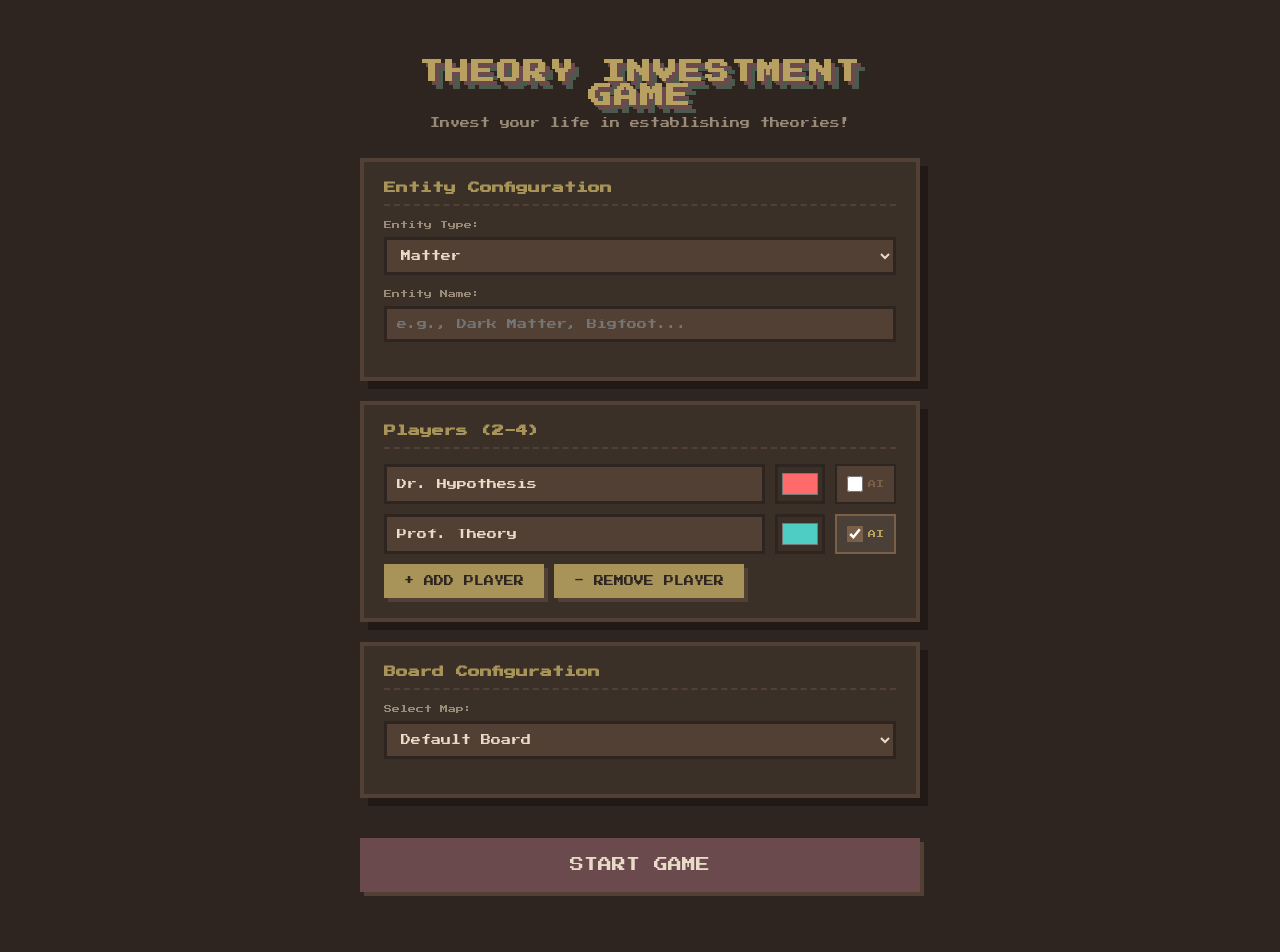
==== theory-investment-game/index.html @ 7eb50ede "Add LLM-generated entity suggestions in game setup When an API key is configured, the setup screen n" ====
<!DOCTYPE html>
<html lang="en">
<head>
    <meta charset="UTF-8">
    <meta name="viewport" content="width=device-width, initial-scale=1.0">
    <title>Theory Investment Game</title>
    <link rel="stylesheet" href="styles.css">
</head>
<body>
    <div id="game-container">
        <!-- Setup Screen -->
        <div id="setup-screen" class="screen">
            <h1 class="pixel-title">THEORY INVESTMENT GAME</h1>
            <p class="subtitle">Invest your life in establishing theories!</p>

            <div class="setup-section">
                <h2>Entity Configuration</h2>
                <div class="input-group">
                    <label for="entity-type">Entity Type:</label>
                    <select id="entity-type">
                        <option value="matter">Matter</option>
                        <option value="creature">Creature</option>
                        <option value="phenomenon">Social Phenomenon</option>
                        <option value="place">Place</option>
                        <option value="mechanism">Mechanism</option>
                    </select>
                </div>
                <div class="input-group">
                    <label for="entity-name">Entity Name:</label>
                    <input type="text" id="entity-name" placeholder="e.g., Dark Matter, Bigfoot...">
                </div>
                <div id="entity-suggestions-container" class="entity-suggestions-container" style="display: none;">
                    <button id="generate-entities-btn" class="pixel-btn suggest-btn">🎲 Suggest Entities</button>
                    <div id="entity-suggestions" class="entity-suggestions"></div>
                </div>
            </div>

            <div class="setup-section">
                <h2>Players (2-4)</h2>
                <div id="player-inputs">
                    <div class="player-input">
                        <input type="text" class="player-name" placeholder="Player 1 Name" value="Dr. Hypothesis">
                        <input type="color" class="player-color" value="#ff6b6b">
                        <label class="ai-toggle"><input type="checkbox" class="player-ai"> AI</label>
                    </div>
                    <div class="player-input">
                        <input type="text" class="player-name" placeholder="Player 2 Name" value="Prof. Theory">
                        <input type="color" class="player-color" value="#4ecdc4">
                        <label class="ai-toggle"><input type="checkbox" class="player-ai" checked> AI</label>
                    </div>
                </div>
                <div class="button-group">
                    <button id="add-player-btn" class="pixel-btn">+ Add Player</button>
                    <button id="remove-player-btn" class="pixel-btn">- Remove Player</button>
                </div>
            </div>

            <div class="setup-section">
                <h2>Board Configuration</h2>
                <div class="input-group">
                    <label for="map-select">Select Map:</label>
                    <select id="map-select">
                        <option value="default">Default Board</option>
                        <option value="custom">Load Custom Map</option>
                    </select>
                </div>
                <div id="custom-map-input" style="display: none;">
                    <textarea id="map-text" placeholder="Paste map configuration here..."></textarea>
                </div>
            </div>

            <button id="start-game-btn" class="pixel-btn large">START GAME</button>
        </div>

        <!-- Game Screen -->
        <div id="game-screen" class="screen" style="display: none;">
            <div id="game-header">
                <div id="entity-display">
                    <span id="entity-info"></span>
                </div>
                <div id="llm-status" class="llm-indicator">
                    <span class="llm-icon">🤖</span>
                    <span class="llm-text">Checking AI...</span>
                </div>
                <div id="turn-display">
                    <span id="current-turn"></span>
                </div>
            </div>

            <div id="main-game-area">
                <div id="board-container">
                    <canvas id="game-board"></canvas>
                </div>

                <div id="side-panel">
                    <div id="players-panel">
                        <h3>Scientists</h3>
                        <div id="player-stats"></div>
                    </div>

                    <div id="underdeterminism-panel">
                        <h3>Scientific Underdeterminism</h3>
                        <div id="underdeterminism-info">
                            <span class="npc-icon">🎲</span>
                            <span id="npc-position">Position: Start</span>
                        </div>
                    </div>

                    <div id="theories-panel">
                        <h3>Established Theories</h3>
                        <div id="theories-list"></div>
                    </div>
                </div>
            </div>

            <div id="action-panel">
                <div id="game-log"></div>
                <div id="action-buttons">
                    <button id="roll-dice-btn" class="pixel-btn">Roll Dice</button>
                </div>
            </div>
        </div>

        <!-- Modal for actions -->
        <div id="modal" class="modal" style="display: none;">
            <div class="modal-content">
                <h2 id="modal-title"></h2>
                <div id="modal-body"></div>
                <div id="modal-buttons"></div>
            </div>
        </div>

        <!-- Game Over Screen -->
        <div id="gameover-screen" class="screen" style="display: none;">
            <h1 class="pixel-title">GAME OVER</h1>
            <div id="winner-display"></div>
            <div id="final-stats"></div>
            <button id="play-again-btn" class="pixel-btn large">PLAY AGAIN</button>
        </div>

        <!-- Board Tooltip -->
        <div id="board-tooltip" class="board-tooltip"></div>
    </div>

    <script src="game.js"></script>
</body>
</html>
---- theory-investment-game/styles.css ----
/* Pixel Art Font */
@import url('https://fonts.googleapis.com/css2?family=Press+Start+2P&display=swap');

* {
    margin: 0;
    padding: 0;
    box-sizing: border-box;
}

body {
    font-family: 'Press Start 2P', cursive;
    background-color: #2e2420;
    color: #e8dcc8;
    min-height: 100vh;
    image-rendering: pixelated;
    image-rendering: crisp-edges;
}

#game-container {
    max-width: 1400px;
    margin: 0 auto;
    padding: 20px;
}

/* Screen Styles */
.screen {
    animation: fadeIn 0.3s ease-in;
}

@keyframes fadeIn {
    from { opacity: 0; }
    to { opacity: 1; }
}

/* Pixel Title */
.pixel-title {
    font-size: 24px;
    text-align: center;
    color: #b8a060;
    text-shadow: 4px 4px 0 #6b4a4e, 8px 8px 0 #4a5a4d;
    margin-bottom: 10px;
    letter-spacing: 2px;
}

.subtitle {
    text-align: center;
    font-size: 10px;
    color: #9a8a78;
    margin-bottom: 30px;
}

/* Setup Screen */
#setup-screen {
    max-width: 600px;
    margin: 0 auto;
    padding: 40px 20px;
}

.setup-section {
    background: #3a3028;
    border: 4px solid #524035;
    padding: 20px;
    margin-bottom: 20px;
    box-shadow: 8px 8px 0 rgba(0,0,0,0.3);
}

.setup-section h2 {
    font-size: 12px;
    color: #a89458;
    margin-bottom: 15px;
    border-bottom: 2px dashed #524035;
    padding-bottom: 10px;
}

.input-group {
    margin-bottom: 15px;
}

.input-group label {
    display: block;
    font-size: 8px;
    margin-bottom: 8px;
    color: #9a8a78;
}

input[type="text"], select, textarea {
    font-family: 'Press Start 2P', cursive;
    font-size: 10px;
    padding: 10px;
    width: 100%;
    background: #524035;
    border: 3px solid #2e2420;
    color: #e8dcc8;
    outline: none;
}

input[type="text"]:focus, select:focus, textarea:focus {
    border-color: #a89458;
}

textarea {
    height: 150px;
    resize: vertical;
}

.player-input {
    display: flex;
    gap: 10px;
    margin-bottom: 10px;
}

.player-input input[type="text"] {
    flex: 1;
}

.player-input input[type="color"] {
    width: 50px;
    height: 40px;
    border: 3px solid #2e2420;
    cursor: pointer;
    background: none;
    padding: 2px;
}

.ai-toggle {
    display: flex;
    align-items: center;
    gap: 5px;
    font-size: 8px;
    color: #7a6048;
    cursor: pointer;
    padding: 0 10px;
    background: #524035;
    border: 2px solid #2e2420;
    white-space: nowrap;
}

.ai-toggle input[type="checkbox"] {
    width: 16px;
    height: 16px;
    cursor: pointer;
    accent-color: #7a6048;
}

.ai-toggle:has(input:checked) {
    background: #4a4038;
    border-color: #7a6048;
    color: #b8a060;
}

.player-stat .ai-badge {
    font-size: 6px;
    background: #7a6048;
    color: #e8dcc8;
    padding: 2px 4px;
    margin-left: 5px;
    vertical-align: middle;
}

.button-group {
    display: flex;
    gap: 10px;
    margin-top: 10px;
}

/* Pixel Buttons */
.pixel-btn {
    font-family: 'Press Start 2P', cursive;
    font-size: 10px;
    padding: 12px 20px;
    background: #a89458;
    color: #2e2420;
    border: none;
    cursor: pointer;
    box-shadow: 4px 4px 0 #524035;
    transition: all 0.1s;
    text-transform: uppercase;
}

.pixel-btn:hover {
    background: #b8a060;
    transform: translate(2px, 2px);
    box-shadow: 2px 2px 0 #524035;
}

.pixel-btn:active {
    transform: translate(4px, 4px);
    box-shadow: none;
}

.pixel-btn.large {
    font-size: 14px;
    padding: 20px 40px;
    width: 100%;
    margin-top: 20px;
    background: #6b4a4e;
    color: #e8dcc8;
}

.pixel-btn.large:hover {
    background: #b8a060;
    color: #2e2420;
}

.pixel-btn:disabled {
    background: #666;
    cursor: not-allowed;
    transform: none;
    box-shadow: 4px 4px 0 #333;
}

/* Game Screen */
#game-screen {
    display: flex;
    flex-direction: column;
    height: calc(100vh - 40px);
}

#game-header {
    display: flex;
    justify-content: space-between;
    align-items: center;
    padding: 15px 20px;
    background: #3a3028;
    border: 4px solid #524035;
    margin-bottom: 15px;
}

#entity-display {
    font-size: 10px;
    color: #b8a060;
}

#turn-display {
    font-size: 10px;
    color: #a89458;
}

/* LLM Status Indicator */
.llm-indicator {
    display: flex;
    align-items: center;
    gap: 6px;
    font-size: 8px;
    padding: 4px 10px;
    border-radius: 2px;
    background: #524035;
    border: 2px solid #3a3028;
}

.llm-indicator .llm-icon {
    font-size: 12px;
}

.llm-indicator .llm-text {
    color: #9a8a78;
}

.llm-indicator.active {
    background: #4a5a4d;
    border-color: #5a6b5a;
}

.llm-indicator.active .llm-text {
    color: #a8c8a8;
}

.llm-indicator.inactive {
    background: #524035;
    border-color: #3a3028;
}

.llm-indicator.inactive .llm-text {
    color: #7a6a5a;
}

/* Main Game Area */
#main-game-area {
    display: flex;
    gap: 15px;
    flex: 1;
    min-height: 0;
}

#board-container {
    flex: 1;
    background: #3a3028;
    border: 4px solid #524035;
    display: flex;
    align-items: center;
    justify-content: center;
    overflow: hidden;
}

#game-board {
    width: 100%;
    height: 100%;
}

#side-panel {
    width: 300px;
    display: flex;
    flex-direction: column;
    gap: 15px;
}

#players-panel, #underdeterminism-panel, #theories-panel {
    background: #3a3028;
    border: 4px solid #524035;
    padding: 15px;
}

#players-panel h3, #underdeterminism-panel h3, #theories-panel h3 {
    font-size: 10px;
    color: #a89458;
    margin-bottom: 15px;
    border-bottom: 2px dashed #524035;
    padding-bottom: 8px;
}

.player-stat {
    background: #524035;
    padding: 10px;
    margin-bottom: 8px;
    border-left: 4px solid;
    font-size: 8px;
}

.player-stat .name {
    font-size: 10px;
    margin-bottom: 5px;
}

.player-stat .stats {
    display: grid;
    grid-template-columns: 1fr 1fr;
    gap: 5px;
    color: #9a8a78;
}

.player-stat .stat-value {
    color: #b8a060;
}

.player-stat.dead {
    opacity: 0.5;
    border-left-color: #666 !important;
}

.player-stat.dead .name::after {
    content: " (DECEASED)";
    color: #6b4a4e;
}

#underdeterminism-panel {
    background: linear-gradient(135deg, #3a3028 0%, #2e2420 100%);
}

.npc-icon {
    font-size: 24px;
    display: block;
    text-align: center;
    margin-bottom: 10px;
    animation: float 2s ease-in-out infinite;
}

@keyframes float {
    0%, 100% { transform: translateY(0); }
    50% { transform: translateY(-5px); }
}

#npc-position {
    font-size: 8px;
    color: #9a8a78;
    display: block;
    text-align: center;
}

#theories-panel {
    flex: 1;
    overflow-y: auto;
}

#theories-list {
    font-size: 8px;
}

.theory-item {
    background: #524035;
    padding: 10px;
    margin-bottom: 8px;
    border-left: 4px solid #b8a060;
}

.theory-item .theory-name {
    color: #b8a060;
    margin-bottom: 5px;
}

.theory-item .theory-author {
    color: #a89458;
    font-size: 7px;
}

.theory-item .theory-significance {
    color: #6b4a4e;
    margin-top: 5px;
}

#action-panel {
    display: flex;
    gap: 15px;
    margin-top: 15px;
}

#game-log {
    flex: 1;
    background: #3a3028;
    border: 4px solid #524035;
    padding: 15px;
    height: 120px;
    overflow-y: auto;
    font-size: 8px;
    line-height: 1.8;
}

#game-log .log-entry {
    margin-bottom: 5px;
    padding: 3px 0;
    border-bottom: 1px dotted #524035;
}

#game-log .log-entry.important {
    color: #b8a060;
}

#game-log .log-entry.theory {
    color: #6b4a4e;
}

#action-buttons {
    display: flex;
    flex-direction: column;
    gap: 10px;
    justify-content: center;
}

/* Modal */
.modal {
    position: fixed;
    top: 0;
    left: 0;
    width: 100%;
    height: 100%;
    background: rgba(0,0,0,0.8);
    display: flex;
    align-items: center;
    justify-content: center;
    z-index: 1000;
}

.modal-content {
    background: #3a3028;
    border: 4px solid #a89458;
    padding: 30px;
    max-width: 500px;
    width: 90%;
    box-shadow: 8px 8px 0 rgba(0,0,0,0.5);
    animation: modalPop 0.2s ease-out;
}

@keyframes modalPop {
    from { transform: scale(0.8); opacity: 0; }
    to { transform: scale(1); opacity: 1; }
}

#modal-title {
    font-size: 14px;
    color: #b8a060;
    margin-bottom: 20px;
    text-align: center;
}

#modal-body {
    font-size: 10px;
    margin-bottom: 20px;
    line-height: 1.8;
}

#modal-body input, #modal-body select {
    margin: 10px 0;
}

#modal-body .info-text {
    color: #9a8a78;
    font-size: 8px;
    margin-top: 10px;
}

#modal-buttons {
    display: flex;
    gap: 10px;
    justify-content: center;
    flex-wrap: wrap;
}

/* Hypothesis Suggestions */
.suggestions-container {
    margin: 15px 0;
}

.suggestions-container label {
    display: block;
    color: #9a8a78;
    font-size: 9px;
    margin-bottom: 8px;
}

.hypothesis-suggestions {
    display: flex;
    flex-direction: column;
    gap: 8px;
    max-height: 200px;
    overflow-y: auto;
}

.suggestion-loading {
    color: #7a8a7a;
    font-size: 9px;
    text-align: center;
    padding: 15px;
    animation: pulse 1.5s ease-in-out infinite;
}

@keyframes pulse {
    0%, 100% { opacity: 0.5; }
    50% { opacity: 1; }
}

.suggestion-btn {
    background: #3a4a3a;
    border: 1px solid #4a5a4a;
    color: #a8b8a0;
    padding: 10px 12px;
    font-family: 'Press Start 2P', monospace;
    font-size: 7px;
    text-align: left;
    cursor: pointer;
    transition: all 0.2s ease;
    line-height: 1.4;
}

.suggestion-btn:hover {
    background: #4a5a4a;
    border-color: #6a7b6a;
    color: #c8d8c0;
}

.suggestion-btn.selected {
    background: #5a6b5a;
    border-color: #7a8b7a;
    color: #d8e8d0;
    box-shadow: 0 0 8px rgba(120, 160, 120, 0.3);
}

/* Entity Suggestions (Setup Screen) */
.entity-suggestions-container {
    margin-top: 15px;
}

.suggest-btn {
    font-size: 8px;
    padding: 8px 12px;
    margin-bottom: 10px;
}

.entity-suggestions {
    display: flex;
    flex-wrap: wrap;
    gap: 8px;
}

.entity-suggestion-btn {
    background: #3a4a3a;
    border: 1px solid #4a5a4a;
    color: #a8b8a0;
    padding: 8px 12px;
    font-family: 'Press Start 2P', monospace;
    font-size: 8px;
    cursor: pointer;
    transition: all 0.2s ease;
}

.entity-suggestion-btn:hover {
    background: #4a5a4a;
    border-color: #6a7b6a;
    color: #c8d8c0;
}

.entity-suggestion-btn.selected {
    background: #5a6b5a;
    border-color: #7a8b7a;
    color: #d8e8d0;
    box-shadow: 0 0 8px rgba(120, 160, 120, 0.3);
}

.suggestion-error {
    color: #a86060;
    font-size: 8px;
    padding: 10px;
}

/* Dice Animation */
.dice-container {
    text-align: center;
    margin: 20px 0;
}

.dice {
    font-size: 48px;
    display: inline-block;
    animation: diceRoll 0.5s ease-out;
    transition: transform 0.08s ease-out;
}

@keyframes diceRoll {
    0% { transform: rotate(0deg) scale(0.5); }
    50% { transform: rotate(180deg) scale(1.2); }
    100% { transform: rotate(360deg) scale(1); }
}

.dice-result {
    font-size: 14px;
    color: #b8a060;
    margin-top: 10px;
    transition: opacity 0.3s ease-in;
}

/* Movement trail effect */
@keyframes tokenMove {
    0% { transform: scale(1); }
    50% { transform: scale(1.2); }
    100% { transform: scale(1); }
}

/* Glow effect for active token */
.token-glow {
    filter: drop-shadow(0 0 8px currentColor);
}

/* NPC mystical effect */
@keyframes mysticalPulse {
    0%, 100% { filter: drop-shadow(0 0 5px #7a6048); }
    50% { filter: drop-shadow(0 0 15px #7a6048); }
}

/* Student Types */
.student-option {
    background: #524035;
    padding: 15px;
    margin: 10px 0;
    cursor: pointer;
    border: 3px solid transparent;
    transition: all 0.2s;
}

.student-option:hover {
    border-color: #a89458;
}

.student-option.selected {
    border-color: #b8a060;
    background: #6b4423;
}

.student-option .student-type {
    color: #a89458;
    margin-bottom: 5px;
}

.student-option .student-info {
    color: #9a8a78;
    font-size: 8px;
}

/* Investment Display */
.investment-display {
    background: #524035;
    padding: 15px;
    margin: 10px 0;
}

.investment-display .investor {
    display: flex;
    justify-content: space-between;
    padding: 5px 0;
    border-bottom: 1px dotted #2e2420;
}

.investment-display .investor:last-child {
    border-bottom: none;
}

/* Game Over Screen */
#gameover-screen {
    text-align: center;
    padding: 50px 20px;
}

#winner-display {
    margin: 40px 0;
    padding: 30px;
    background: #3a3028;
    border: 4px solid #b8a060;
}

#winner-display h2 {
    font-size: 18px;
    color: #b8a060;
    margin-bottom: 15px;
}

#winner-display .winner-name {
    font-size: 24px;
    color: #a89458;
    animation: pulse 1s infinite;
}

@keyframes pulse {
    0%, 100% { transform: scale(1); }
    50% { transform: scale(1.05); }
}

#final-stats {
    display: flex;
    flex-wrap: wrap;
    justify-content: center;
    gap: 20px;
    margin: 30px 0;
}

.final-player-stat {
    background: #3a3028;
    border: 4px solid #524035;
    padding: 20px;
    min-width: 200px;
}

.final-player-stat h3 {
    font-size: 12px;
    margin-bottom: 15px;
    color: #a89458;
}

.final-player-stat .stat-row {
    display: flex;
    justify-content: space-between;
    padding: 5px 0;
    font-size: 8px;
}

.final-player-stat .stat-row .value {
    color: #b8a060;
}

/* Board Tooltip */
.board-tooltip {
    position: fixed;
    background: #3a3028;
    border: 3px solid #a89458;
    padding: 12px;
    font-size: 8px;
    z-index: 1000;
    max-width: 280px;
    pointer-events: none;
    display: none;
    box-shadow: 4px 4px 0 rgba(0,0,0,0.5);
    line-height: 1.6;
}

.board-tooltip.visible {
    display: block;
}

.board-tooltip .tooltip-title {
    font-size: 10px;
    color: #b8a060;
    margin-bottom: 8px;
    padding-bottom: 6px;
    border-bottom: 2px dashed #524035;
}

.board-tooltip .tooltip-type {
    color: #a89458;
    margin-bottom: 6px;
}

.board-tooltip .tooltip-desc {
    color: #9a8a78;
    margin-bottom: 8px;
}

.board-tooltip .tooltip-hypothesis {
    background: #524035;
    padding: 8px;
    margin: 8px 0;
    border-left: 3px solid #b8a060;
}

.board-tooltip .tooltip-hypothesis.proven {
    border-left-color: #a89458;
}

.board-tooltip .tooltip-hypothesis-text {
    color: #e8dcc8;
    margin-bottom: 6px;
    font-style: italic;
}

.board-tooltip .tooltip-investments {
    margin-top: 8px;
}

.board-tooltip .tooltip-investor {
    display: flex;
    justify-content: space-between;
    padding: 3px 0;
    color: #9a8a78;
}

.board-tooltip .tooltip-investor span:last-child {
    color: #b8a060;
}

.board-tooltip .tooltip-status {
    margin-top: 6px;
    padding-top: 6px;
    border-top: 1px dotted #524035;
}

.board-tooltip .tooltip-status.empty {
    color: #666;
}

.board-tooltip .tooltip-status.active {
    color: #b8a060;
}

.board-tooltip .tooltip-status.proven {
    color: #a89458;
}

.board-tooltip .tooltip-contributions {
    margin-bottom: 8px;
}

.board-tooltip .tooltip-contribution {
    margin-bottom: 6px;
    padding-bottom: 6px;
    border-bottom: 1px dotted #2e2420;
}

.board-tooltip .tooltip-contribution:last-child {
    margin-bottom: 0;
    padding-bottom: 0;
    border-bottom: none;
}

.board-tooltip .tooltip-contribution-author {
    color: #a89458;
    font-size: 7px;
    margin-bottom: 2px;
}

.board-tooltip .tooltip-contribution-text {
    color: #e8dcc8;
    font-style: italic;
}

/* Scrollbar styling */
::-webkit-scrollbar {
    width: 8px;
}

::-webkit-scrollbar-track {
    background: #524035;
}

::-webkit-scrollbar-thumb {
    background: #a89458;
}

::-webkit-scrollbar-thumb:hover {
    background: #b8a060;
}

/* Responsive */
@media (max-width: 1000px) {
    #main-game-area {
        flex-direction: column;
    }

    #side-panel {
        width: 100%;
        flex-direction: row;
        flex-wrap: wrap;
    }

    #players-panel, #underdeterminism-panel, #theories-panel {
        flex: 1;
        min-width: 200px;
    }
}

@media (max-width: 600px) {
    .pixel-title {
        font-size: 16px;
    }

    #side-panel {
        flex-direction: column;
    }
}
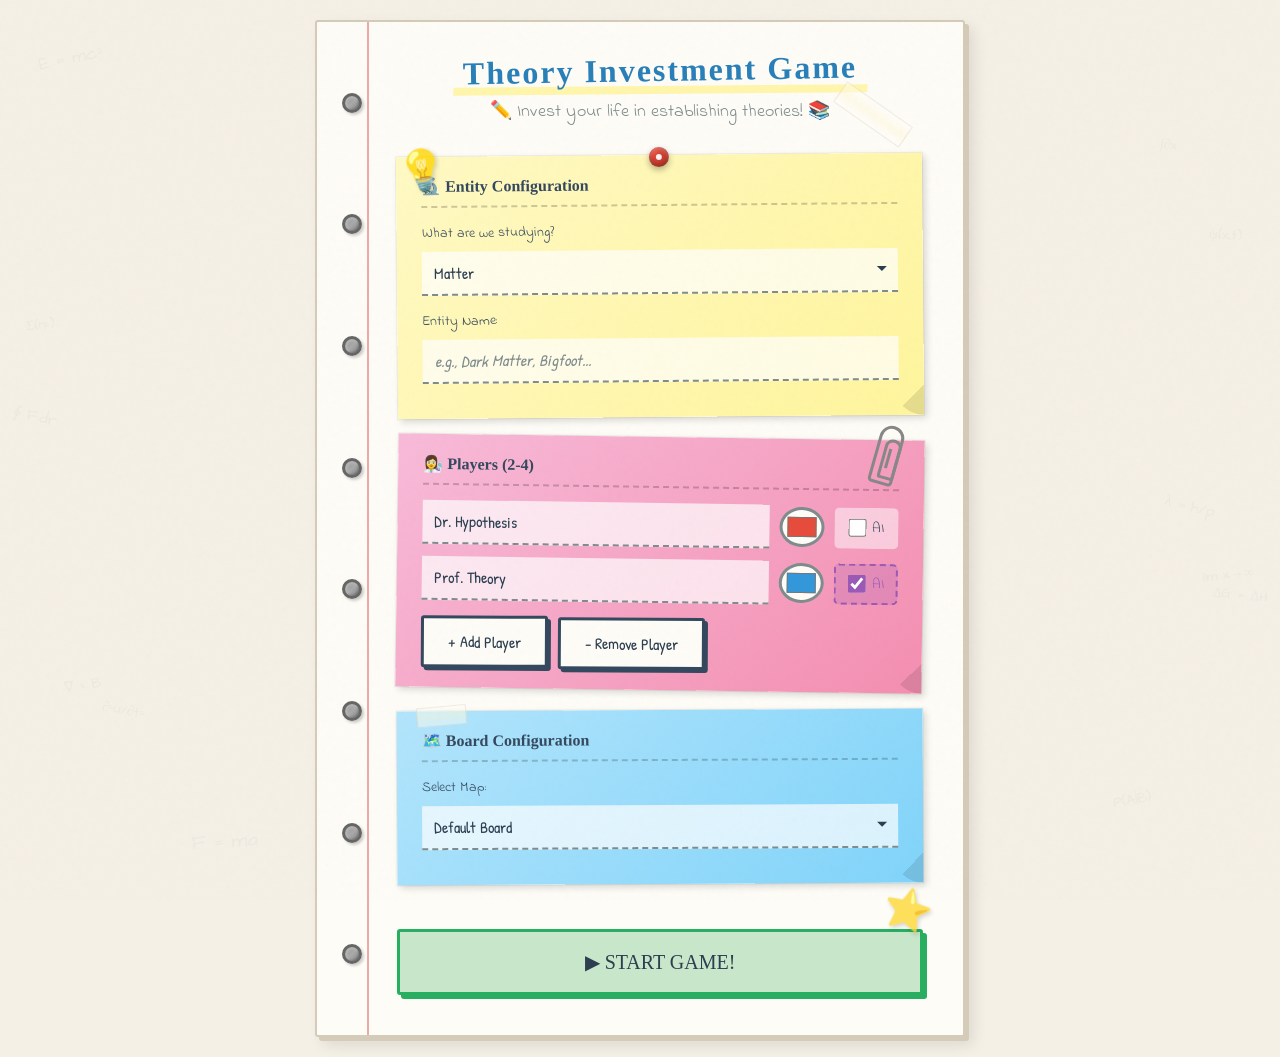
==== commit 4ef5b103: "Redesign UI with hand-drawn notebook aesthetic Inspired by RPG Time: The Legend of Wright, completel" ====
--- a/theory-investment-game/index.html
+++ b/theory-investment-game/index.html
@@ -4,126 +4,180 @@
     <meta charset="UTF-8">
     <meta name="viewport" content="width=device-width, initial-scale=1.0">
     <title>Theory Investment Game</title>
+    <!-- Hand-drawn style fonts -->
+    <link rel="preconnect" href="https://fonts.googleapis.com">
+    <link rel="preconnect" href="https://fonts.gstatic.com" crossorigin>
+    <link href="https://fonts.googleapis.com/css2?family=Architects+Daughter&family=Caveat:wght@400;600;700&family=Indie+Flower&family=Patrick+Hand&family=Permanent+Marker&display=swap" rel="stylesheet">
     <link rel="stylesheet" href="styles.css">
 </head>
 <body>
+    <!-- Paper texture overlay -->
+    <div class="paper-texture"></div>
+
+    <!-- Decorative formula doodles (background) -->
+    <div class="formula-doodles">
+        <span class="formula f1">E = mc²</span>
+        <span class="formula f2">∫∂x</span>
+        <span class="formula f3">Σ(n²)</span>
+        <span class="formula f4">λ = h/p</span>
+        <span class="formula f5">∇ × B</span>
+        <span class="formula f6">ψ(x,t)</span>
+        <span class="formula f7">∂²u/∂t²</span>
+        <span class="formula f8">lim x→∞</span>
+        <span class="formula f9">∮ F·dr</span>
+        <span class="formula f10">P(A|B)</span>
+        <span class="formula f11">∆G = ∆H</span>
+        <span class="formula f12">F = ma</span>
+    </div>
+
     <div id="game-container">
         <!-- Setup Screen -->
-        <div id="setup-screen" class="screen">
-            <h1 class="pixel-title">THEORY INVESTMENT GAME</h1>
-            <p class="subtitle">Invest your life in establishing theories!</p>
-
-            <div class="setup-section">
-                <h2>Entity Configuration</h2>
-                <div class="input-group">
-                    <label for="entity-type">Entity Type:</label>
-                    <select id="entity-type">
-                        <option value="matter">Matter</option>
-                        <option value="creature">Creature</option>
-                        <option value="phenomenon">Social Phenomenon</option>
-                        <option value="place">Place</option>
-                        <option value="mechanism">Mechanism</option>
-                    </select>
-                </div>
-                <div class="input-group">
-                    <label for="entity-name">Entity Name:</label>
-                    <input type="text" id="entity-name" placeholder="e.g., Dark Matter, Bigfoot...">
-                </div>
-                <div id="entity-suggestions-container" class="entity-suggestions-container" style="display: none;">
-                    <button id="generate-entities-btn" class="pixel-btn suggest-btn">🎲 Suggest Entities</button>
-                    <div id="entity-suggestions" class="entity-suggestions"></div>
-                </div>
-            </div>
-
-            <div class="setup-section">
-                <h2>Players (2-4)</h2>
-                <div id="player-inputs">
-                    <div class="player-input">
-                        <input type="text" class="player-name" placeholder="Player 1 Name" value="Dr. Hypothesis">
-                        <input type="color" class="player-color" value="#ff6b6b">
-                        <label class="ai-toggle"><input type="checkbox" class="player-ai"> AI</label>
-                    </div>
-                    <div class="player-input">
-                        <input type="text" class="player-name" placeholder="Player 2 Name" value="Prof. Theory">
-                        <input type="color" class="player-color" value="#4ecdc4">
-                        <label class="ai-toggle"><input type="checkbox" class="player-ai" checked> AI</label>
-                    </div>
-                </div>
-                <div class="button-group">
-                    <button id="add-player-btn" class="pixel-btn">+ Add Player</button>
-                    <button id="remove-player-btn" class="pixel-btn">- Remove Player</button>
-                </div>
-            </div>
-
-            <div class="setup-section">
-                <h2>Board Configuration</h2>
-                <div class="input-group">
-                    <label for="map-select">Select Map:</label>
-                    <select id="map-select">
-                        <option value="default">Default Board</option>
-                        <option value="custom">Load Custom Map</option>
-                    </select>
-                </div>
-                <div id="custom-map-input" style="display: none;">
-                    <textarea id="map-text" placeholder="Paste map configuration here..."></textarea>
-                </div>
-            </div>
-
-            <button id="start-game-btn" class="pixel-btn large">START GAME</button>
+        <div id="setup-screen" class="screen notebook-page">
+            <!-- Spiral binding decoration -->
+            <div class="spiral-binding">
+                <div class="spiral-ring"></div>
+                <div class="spiral-ring"></div>
+                <div class="spiral-ring"></div>
+                <div class="spiral-ring"></div>
+                <div class="spiral-ring"></div>
+                <div class="spiral-ring"></div>
+                <div class="spiral-ring"></div>
+                <div class="spiral-ring"></div>
+            </div>
+
+            <div class="page-content">
+                <h1 class="hand-title">
+                    <span class="title-underline">Theory Investment Game</span>
+                </h1>
+                <p class="subtitle">✏️ Invest your life in establishing theories! 📚</p>
+
+                <!-- Decorative tape -->
+                <div class="tape tape-1"></div>
+
+                <div class="setup-section sticky-note yellow">
+                    <div class="pushpin"></div>
+                    <h2>🔬 Entity Configuration</h2>
+                    <div class="input-group">
+                        <label for="entity-type">What are we studying?</label>
+                        <select id="entity-type">
+                            <option value="matter">Matter</option>
+                            <option value="creature">Creature</option>
+                            <option value="phenomenon">Social Phenomenon</option>
+                            <option value="place">Place</option>
+                            <option value="mechanism">Mechanism</option>
+                        </select>
+                    </div>
+                    <div class="input-group">
+                        <label for="entity-name">Entity Name:</label>
+                        <input type="text" id="entity-name" placeholder="e.g., Dark Matter, Bigfoot...">
+                    </div>
+                    <div id="entity-suggestions-container" class="entity-suggestions-container" style="display: none;">
+                        <button id="generate-entities-btn" class="sketch-btn suggest-btn">🎲 Suggest Entities</button>
+                        <div id="entity-suggestions" class="entity-suggestions"></div>
+                    </div>
+                </div>
+
+                <div class="setup-section sticky-note pink">
+                    <div class="paper-clip"></div>
+                    <h2>👩‍🔬 Players (2-4)</h2>
+                    <div id="player-inputs">
+                        <div class="player-input">
+                            <input type="text" class="player-name" placeholder="Player 1 Name" value="Dr. Hypothesis">
+                            <input type="color" class="player-color" value="#e74c3c">
+                            <label class="ai-toggle"><input type="checkbox" class="player-ai"> AI</label>
+                        </div>
+                        <div class="player-input">
+                            <input type="text" class="player-name" placeholder="Player 2 Name" value="Prof. Theory">
+                            <input type="color" class="player-color" value="#3498db">
+                            <label class="ai-toggle"><input type="checkbox" class="player-ai" checked> AI</label>
+                        </div>
+                    </div>
+                    <div class="button-group">
+                        <button id="add-player-btn" class="sketch-btn">+ Add Player</button>
+                        <button id="remove-player-btn" class="sketch-btn">- Remove Player</button>
+                    </div>
+                </div>
+
+                <div class="setup-section sticky-note blue">
+                    <div class="tape tape-corner"></div>
+                    <h2>🗺️ Board Configuration</h2>
+                    <div class="input-group">
+                        <label for="map-select">Select Map:</label>
+                        <select id="map-select">
+                            <option value="default">Default Board</option>
+                            <option value="custom">Load Custom Map</option>
+                        </select>
+                    </div>
+                    <div id="custom-map-input" style="display: none;">
+                        <textarea id="map-text" placeholder="Paste map configuration here..."></textarea>
+                    </div>
+                </div>
+
+                <button id="start-game-btn" class="sketch-btn large">▶ START GAME!</button>
+
+                <!-- Decorative stickers -->
+                <div class="sticker sticker-star">⭐</div>
+                <div class="sticker sticker-lightbulb">💡</div>
+            </div>
         </div>
 
         <!-- Game Screen -->
         <div id="game-screen" class="screen" style="display: none;">
-            <div id="game-header">
-                <div id="entity-display">
+            <div id="game-header" class="notebook-header">
+                <div id="entity-display" class="header-tag">
                     <span id="entity-info"></span>
                 </div>
                 <div id="llm-status" class="llm-indicator">
                     <span class="llm-icon">🤖</span>
                     <span class="llm-text">Checking AI...</span>
                 </div>
-                <div id="turn-display">
+                <div id="turn-display" class="header-tag">
                     <span id="current-turn"></span>
                 </div>
             </div>
 
             <div id="main-game-area">
-                <div id="board-container">
+                <div id="board-container" class="notebook-spread">
+                    <div class="spread-binding"></div>
                     <canvas id="game-board"></canvas>
                 </div>
 
                 <div id="side-panel">
-                    <div id="players-panel">
-                        <h3>Scientists</h3>
+                    <div id="players-panel" class="side-sticky green">
+                        <div class="fold-corner"></div>
+                        <h3>👩‍🔬 Scientists</h3>
                         <div id="player-stats"></div>
                     </div>
 
-                    <div id="underdeterminism-panel">
-                        <h3>Scientific Underdeterminism</h3>
+                    <div id="underdeterminism-panel" class="side-sticky purple">
+                        <div class="tape tape-small"></div>
+                        <h3>🎲 Scientific Underdeterminism</h3>
                         <div id="underdeterminism-info">
                             <span class="npc-icon">🎲</span>
                             <span id="npc-position">Position: Start</span>
                         </div>
                     </div>
 
-                    <div id="theories-panel">
-                        <h3>Established Theories</h3>
+                    <div id="theories-panel" class="side-sticky orange">
+                        <div class="paper-clip clip-small"></div>
+                        <h3>📜 Established Theories</h3>
                         <div id="theories-list"></div>
                     </div>
                 </div>
             </div>
 
             <div id="action-panel">
-                <div id="game-log"></div>
+                <div id="game-log" class="torn-paper"></div>
                 <div id="action-buttons">
-                    <button id="roll-dice-btn" class="pixel-btn">Roll Dice</button>
+                    <button id="roll-dice-btn" class="sketch-btn roll-btn">🎲 Roll Dice</button>
                 </div>
             </div>
         </div>
 
         <!-- Modal for actions -->
         <div id="modal" class="modal" style="display: none;">
-            <div class="modal-content">
+            <div class="modal-content torn-note">
+                <div class="tape tape-top"></div>
                 <h2 id="modal-title"></h2>
                 <div id="modal-body"></div>
                 <div id="modal-buttons"></div>
@@ -131,15 +185,43 @@
         </div>
 
         <!-- Game Over Screen -->
-        <div id="gameover-screen" class="screen" style="display: none;">
-            <h1 class="pixel-title">GAME OVER</h1>
-            <div id="winner-display"></div>
-            <div id="final-stats"></div>
-            <button id="play-again-btn" class="pixel-btn large">PLAY AGAIN</button>
+        <div id="gameover-screen" class="screen notebook-page" style="display: none;">
+            <div class="spiral-binding">
+                <div class="spiral-ring"></div>
+                <div class="spiral-ring"></div>
+                <div class="spiral-ring"></div>
+                <div class="spiral-ring"></div>
+                <div class="spiral-ring"></div>
+                <div class="spiral-ring"></div>
+                <div class="spiral-ring"></div>
+                <div class="spiral-ring"></div>
+            </div>
+
+            <div class="page-content">
+                <h1 class="hand-title">📓 GAME OVER 📓</h1>
+                <div id="winner-display" class="winner-card"></div>
+
+                <!-- Theory Revelation Section -->
+                <div id="theory-revelation" class="theory-revelation notebook-insert">
+                    <div class="tape tape-left"></div>
+                    <div class="tape tape-right"></div>
+                    <h2 class="revelation-title">📜 THE GRAND UNIFIED THEORY 📜</h2>
+                    <div id="theory-entity" class="theory-entity"></div>
+                    <div id="theory-content" class="theory-content">
+                        <div class="theory-loading">✏️ Synthesizing groundbreaking discoveries...</div>
+                    </div>
+                    <div id="theory-contributors" class="theory-contributors"></div>
+                </div>
+
+                <div id="final-stats" class="stats-board"></div>
+                <button id="play-again-btn" class="sketch-btn large">🔄 PLAY AGAIN!</button>
+
+                <div class="sticker sticker-trophy">🏆</div>
+            </div>
         </div>
 
         <!-- Board Tooltip -->
-        <div id="board-tooltip" class="board-tooltip"></div>
+        <div id="board-tooltip" class="board-tooltip sketch-tooltip"></div>
     </div>
 
     <script src="game.js"></script>
--- a/theory-investment-game/styles.css
+++ b/theory-investment-game/styles.css
@@ -1,5 +1,68 @@
-/* Pixel Art Font */
-@import url('https://fonts.googleapis.com/css2?family=Press+Start+2P&display=swap');
+/* ============================================
+   THEORY INVESTMENT GAME
+   Hand-Drawn Notebook / Traveler's Journal Style
+   Inspired by RPG Time: The Legend of Wright
+   ============================================ */
+
+/* ============================================
+   FONTS & ROOT VARIABLES
+   ============================================ */
+
+:root {
+    /* Paper Colors */
+    --paper-cream: #f5f0e6;
+    --paper-white: #fefcf7;
+    --paper-aged: #e8e0d0;
+    --paper-shadow: #d4cbb8;
+
+    /* Ink Colors */
+    --ink-black: #2c3e50;
+    --ink-dark: #34495e;
+    --ink-blue: #2980b9;
+    --ink-red: #c0392b;
+    --ink-light: #7f8c8d;
+
+    /* Colored Pencil Palette */
+    --pencil-red: #e74c3c;
+    --pencil-orange: #e67e22;
+    --pencil-yellow: #f39c12;
+    --pencil-green: #27ae60;
+    --pencil-teal: #16a085;
+    --pencil-blue: #3498db;
+    --pencil-purple: #9b59b6;
+    --pencil-pink: #e91e63;
+    --pencil-brown: #8d6e63;
+
+    /* Highlighter Colors */
+    --highlight-yellow: rgba(255, 235, 59, 0.4);
+    --highlight-pink: rgba(255, 105, 180, 0.3);
+    --highlight-green: rgba(144, 238, 144, 0.3);
+    --highlight-blue: rgba(135, 206, 250, 0.3);
+
+    /* Sticky Note Colors */
+    --sticky-yellow: #fff9c4;
+    --sticky-pink: #f8bbd9;
+    --sticky-blue: #b3e5fc;
+    --sticky-green: #c8e6c9;
+    --sticky-orange: #ffe0b2;
+    --sticky-purple: #e1bee7;
+
+    /* Notebook Lines */
+    --line-blue: #a8d4f0;
+    --line-red: #e57373;
+    --dot-gray: #bdc3c7;
+
+    /* Fonts */
+    --font-title: 'Permanent Marker', cursive;
+    --font-handwriting: 'Patrick Hand', cursive;
+    --font-notes: 'Indie Flower', cursive;
+    --font-technical: 'Architects Daughter', cursive;
+    --font-fancy: 'Caveat', cursive;
+}
+
+/* ============================================
+   RESET & BASE STYLES
+   ============================================ */
 
 * {
     margin: 0;
@@ -8,69 +71,529 @@
 }
 
 body {
-    font-family: 'Press Start 2P', cursive;
-    background-color: #2e2420;
-    color: #e8dcc8;
+    font-family: var(--font-handwriting);
+    background-color: var(--paper-cream);
+    color: var(--ink-black);
     min-height: 100vh;
-    image-rendering: pixelated;
-    image-rendering: crisp-edges;
-}
+    overflow-x: hidden;
+    position: relative;
+}
+
+/* ============================================
+   PAPER TEXTURE OVERLAY
+   ============================================ */
+
+.paper-texture {
+    position: fixed;
+    top: 0;
+    left: 0;
+    width: 100%;
+    height: 100%;
+    pointer-events: none;
+    z-index: 9999;
+    opacity: 0.03;
+    background-image:
+        url("data:image/svg+xml,%3Csvg viewBox='0 0 200 200' xmlns='http://www.w3.org/2000/svg'%3E%3Cfilter id='noise'%3E%3CfeTurbulence type='fractalNoise' baseFrequency='0.85' numOctaves='4' stitchTiles='stitch'/%3E%3C/filter%3E%3Crect width='100%' height='100%' filter='url(%23noise)'/%3E%3C/svg%3E");
+    mix-blend-mode: multiply;
+}
+
+/* ============================================
+   FORMULA DOODLES (BACKGROUND DECORATIONS)
+   ============================================ */
+
+.formula-doodles {
+    position: fixed;
+    top: 0;
+    left: 0;
+    width: 100%;
+    height: 100%;
+    pointer-events: none;
+    z-index: 0;
+    overflow: hidden;
+}
+
+.formula {
+    position: absolute;
+    font-family: var(--font-technical);
+    color: var(--dot-gray);
+    opacity: 0.15;
+    transform: rotate(var(--rotation, 0deg));
+    font-size: 14px;
+    white-space: nowrap;
+}
+
+.f1 { top: 5%; left: 3%; --rotation: -12deg; font-size: 18px; }
+.f2 { top: 15%; right: 8%; --rotation: 8deg; }
+.f3 { top: 35%; left: 2%; --rotation: -5deg; }
+.f4 { top: 55%; right: 5%; --rotation: 15deg; font-size: 16px; }
+.f5 { top: 75%; left: 5%; --rotation: -8deg; }
+.f6 { top: 25%; right: 3%; --rotation: 3deg; }
+.f7 { bottom: 20%; left: 8%; --rotation: 10deg; }
+.f8 { bottom: 35%; right: 2%; --rotation: -6deg; }
+.f9 { top: 45%; left: 1%; --rotation: 12deg; font-size: 16px; }
+.f10 { bottom: 10%; right: 10%; --rotation: -10deg; }
+.f11 { top: 65%; right: 1%; --rotation: 5deg; }
+.f12 { bottom: 5%; left: 15%; --rotation: -3deg; font-size: 20px; }
+
+/* ============================================
+   GAME CONTAINER
+   ============================================ */
 
 #game-container {
     max-width: 1400px;
     margin: 0 auto;
     padding: 20px;
-}
-
-/* Screen Styles */
+    position: relative;
+    z-index: 1;
+}
+
+/* ============================================
+   SCREEN TRANSITIONS
+   ============================================ */
+
 .screen {
-    animation: fadeIn 0.3s ease-in;
-}
-
-@keyframes fadeIn {
-    from { opacity: 0; }
-    to { opacity: 1; }
-}
-
-/* Pixel Title */
-.pixel-title {
-    font-size: 24px;
+    animation: pageFlip 0.4s ease-out;
+}
+
+@keyframes pageFlip {
+    0% {
+        opacity: 0;
+        transform: rotateY(-10deg) translateX(-20px);
+    }
+    100% {
+        opacity: 1;
+        transform: rotateY(0) translateX(0);
+    }
+}
+
+/* ============================================
+   NOTEBOOK PAGE STYLING
+   ============================================ */
+
+.notebook-page {
+    background: var(--paper-white);
+    border: 2px solid var(--paper-shadow);
+    border-radius: 3px;
+    box-shadow:
+        4px 4px 0 var(--paper-shadow),
+        8px 8px 15px rgba(0,0,0,0.1);
+    position: relative;
+    padding-left: 60px;
+}
+
+/* Spiral Binding */
+.spiral-binding {
+    position: absolute;
+    left: 25px;
+    top: 20px;
+    bottom: 20px;
+    width: 20px;
+    display: flex;
+    flex-direction: column;
+    justify-content: space-around;
+    z-index: 10;
+}
+
+.spiral-ring {
+    width: 20px;
+    height: 20px;
+    border: 3px solid #666;
+    border-radius: 50%;
+    background: linear-gradient(135deg, #888 0%, #aaa 50%, #888 100%);
+    box-shadow:
+        inset 2px 2px 3px rgba(255,255,255,0.3),
+        inset -1px -1px 2px rgba(0,0,0,0.2),
+        2px 2px 3px rgba(0,0,0,0.2);
+}
+
+/* Red margin line */
+.notebook-page::before {
+    content: '';
+    position: absolute;
+    left: 50px;
+    top: 0;
+    bottom: 0;
+    width: 2px;
+    background: var(--line-red);
+    opacity: 0.6;
+}
+
+.page-content {
+    padding: 30px 40px 40px 20px;
+    position: relative;
+}
+
+/* ============================================
+   HAND-DRAWN TITLE
+   ============================================ */
+
+.hand-title {
+    font-family: var(--font-title);
+    font-size: 32px;
     text-align: center;
-    color: #b8a060;
-    text-shadow: 4px 4px 0 #6b4a4e, 8px 8px 0 #4a5a4d;
+    color: var(--ink-blue);
     margin-bottom: 10px;
     letter-spacing: 2px;
+    position: relative;
+    transform: rotate(-1deg);
+}
+
+.title-underline {
+    position: relative;
+    display: inline-block;
+}
+
+.title-underline::after {
+    content: '';
+    position: absolute;
+    bottom: -5px;
+    left: -10px;
+    right: -10px;
+    height: 8px;
+    background: var(--highlight-yellow);
+    transform: rotate(0.5deg) skewX(-5deg);
+    z-index: -1;
 }
 
 .subtitle {
     text-align: center;
-    font-size: 10px;
-    color: #9a8a78;
+    font-family: var(--font-notes);
+    font-size: 18px;
+    color: var(--ink-light);
     margin-bottom: 30px;
 }
 
-/* Setup Screen */
+/* ============================================
+   STICKY NOTES
+   ============================================ */
+
+.sticky-note {
+    padding: 20px 25px;
+    margin-bottom: 20px;
+    position: relative;
+    box-shadow:
+        3px 3px 7px rgba(0,0,0,0.15),
+        0 0 0 1px rgba(0,0,0,0.05);
+    transform: rotate(var(--note-rotation, 0deg));
+}
+
+.sticky-note.yellow {
+    background: linear-gradient(135deg, var(--sticky-yellow) 0%, #fff59d 100%);
+    --note-rotation: -0.5deg;
+}
+
+.sticky-note.pink {
+    background: linear-gradient(135deg, var(--sticky-pink) 0%, #f48fb1 100%);
+    --note-rotation: 0.8deg;
+}
+
+.sticky-note.blue {
+    background: linear-gradient(135deg, var(--sticky-blue) 0%, #81d4fa 100%);
+    --note-rotation: -0.3deg;
+}
+
+.sticky-note.green {
+    background: linear-gradient(135deg, var(--sticky-green) 0%, #a5d6a7 100%);
+}
+
+.sticky-note.orange {
+    background: linear-gradient(135deg, var(--sticky-orange) 0%, #ffcc80 100%);
+}
+
+.sticky-note.purple {
+    background: linear-gradient(135deg, var(--sticky-purple) 0%, #ce93d8 100%);
+}
+
+/* Sticky note curl effect */
+.sticky-note::after {
+    content: '';
+    position: absolute;
+    bottom: 0;
+    right: 0;
+    width: 30px;
+    height: 30px;
+    background: linear-gradient(135deg, transparent 50%, rgba(0,0,0,0.1) 50%);
+    border-radius: 0 0 0 30px;
+}
+
+.sticky-note h2 {
+    font-family: var(--font-title);
+    font-size: 16px;
+    color: var(--ink-dark);
+    margin-bottom: 15px;
+    border-bottom: 2px dashed rgba(0,0,0,0.2);
+    padding-bottom: 10px;
+}
+
+/* ============================================
+   SIDE PANEL STICKY NOTES
+   ============================================ */
+
+.side-sticky {
+    padding: 15px;
+    position: relative;
+    margin-bottom: 15px;
+    box-shadow: 2px 2px 5px rgba(0,0,0,0.12);
+}
+
+.side-sticky.green {
+    background: linear-gradient(180deg, var(--sticky-green) 0%, #a5d6a7 100%);
+    transform: rotate(-0.5deg);
+}
+
+.side-sticky.purple {
+    background: linear-gradient(180deg, var(--sticky-purple) 0%, #ce93d8 100%);
+    transform: rotate(0.3deg);
+}
+
+.side-sticky.orange {
+    background: linear-gradient(180deg, var(--sticky-orange) 0%, #ffcc80 100%);
+    transform: rotate(-0.2deg);
+}
+
+.side-sticky h3 {
+    font-family: var(--font-title);
+    font-size: 13px;
+    color: var(--ink-dark);
+    margin-bottom: 12px;
+    padding-bottom: 8px;
+    border-bottom: 2px dashed rgba(0,0,0,0.15);
+}
+
+/* Fold corner effect */
+.fold-corner {
+    position: absolute;
+    top: 0;
+    right: 0;
+    width: 0;
+    height: 0;
+    border-style: solid;
+    border-width: 0 25px 25px 0;
+    border-color: transparent var(--paper-cream) transparent transparent;
+    filter: drop-shadow(-2px 2px 2px rgba(0,0,0,0.1));
+}
+
+/* ============================================
+   DECORATIVE ELEMENTS - TAPE
+   ============================================ */
+
+.tape {
+    position: absolute;
+    background: linear-gradient(180deg,
+        rgba(255,255,255,0.5) 0%,
+        rgba(255,248,220,0.7) 50%,
+        rgba(255,255,255,0.5) 100%);
+    opacity: 0.8;
+    z-index: 5;
+}
+
+.tape-1 {
+    width: 80px;
+    height: 25px;
+    top: 80px;
+    right: 50px;
+    transform: rotate(35deg);
+    border: 1px solid rgba(200,180,150,0.3);
+}
+
+.tape-corner {
+    width: 50px;
+    height: 20px;
+    top: -5px;
+    left: 20px;
+    transform: rotate(-5deg);
+    border: 1px solid rgba(200,180,150,0.3);
+}
+
+.tape-top {
+    width: 100px;
+    height: 25px;
+    top: -12px;
+    left: 50%;
+    transform: translateX(-50%) rotate(-2deg);
+    border: 1px solid rgba(200,180,150,0.3);
+}
+
+.tape-small {
+    width: 40px;
+    height: 15px;
+    top: 5px;
+    right: 10px;
+    transform: rotate(45deg);
+    border: 1px solid rgba(200,180,150,0.3);
+}
+
+.tape-left {
+    width: 60px;
+    height: 20px;
+    top: 15px;
+    left: -10px;
+    transform: rotate(-45deg);
+    border: 1px solid rgba(200,180,150,0.3);
+}
+
+.tape-right {
+    width: 60px;
+    height: 20px;
+    top: 15px;
+    right: -10px;
+    transform: rotate(45deg);
+    border: 1px solid rgba(200,180,150,0.3);
+}
+
+/* ============================================
+   DECORATIVE ELEMENTS - PUSHPIN
+   ============================================ */
+
+.pushpin {
+    position: absolute;
+    top: -8px;
+    left: 50%;
+    transform: translateX(-50%);
+    width: 20px;
+    height: 20px;
+    background: radial-gradient(circle at 30% 30%, #e74c3c 0%, #c0392b 60%, #922b21 100%);
+    border-radius: 50%;
+    box-shadow:
+        0 3px 6px rgba(0,0,0,0.3),
+        inset 0 -2px 4px rgba(0,0,0,0.2),
+        inset 0 2px 4px rgba(255,255,255,0.3);
+    z-index: 10;
+}
+
+.pushpin::after {
+    content: '';
+    position: absolute;
+    top: 50%;
+    left: 50%;
+    transform: translate(-50%, -50%);
+    width: 6px;
+    height: 6px;
+    background: radial-gradient(circle, #fff 0%, #ddd 100%);
+    border-radius: 50%;
+}
+
+/* ============================================
+   DECORATIVE ELEMENTS - PAPER CLIP
+   ============================================ */
+
+.paper-clip {
+    position: absolute;
+    top: -15px;
+    right: 25px;
+    width: 25px;
+    height: 60px;
+    border: 3px solid #888;
+    border-radius: 15px 15px 5px 5px;
+    background: transparent;
+    z-index: 10;
+    transform: rotate(15deg);
+}
+
+.paper-clip::before {
+    content: '';
+    position: absolute;
+    top: 10px;
+    left: 5px;
+    width: 11px;
+    height: 35px;
+    border: 3px solid #888;
+    border-radius: 8px 8px 3px 3px;
+    background: transparent;
+}
+
+.paper-clip::after {
+    content: '';
+    position: absolute;
+    top: 20px;
+    left: 10px;
+    width: 0;
+    height: 20px;
+    border-left: 3px solid #888;
+}
+
+.clip-small {
+    width: 18px;
+    height: 45px;
+    top: -10px;
+    right: 15px;
+}
+
+.clip-small::before {
+    width: 8px;
+    height: 25px;
+    top: 8px;
+    left: 3px;
+}
+
+.clip-small::after {
+    top: 15px;
+    left: 7px;
+    height: 15px;
+}
+
+/* ============================================
+   DECORATIVE ELEMENTS - STICKERS
+   ============================================ */
+
+.sticker {
+    position: absolute;
+    font-size: 40px;
+    opacity: 0.8;
+    filter: drop-shadow(2px 2px 2px rgba(0,0,0,0.2));
+    z-index: 5;
+    animation: stickerWiggle 3s ease-in-out infinite;
+}
+
+.sticker-star {
+    bottom: 100px;
+    right: 30px;
+    transform: rotate(15deg);
+    animation-delay: 0s;
+}
+
+.sticker-lightbulb {
+    top: 120px;
+    left: 20px;
+    transform: rotate(-10deg);
+    animation-delay: 1s;
+}
+
+.sticker-trophy {
+    bottom: 150px;
+    right: 40px;
+    font-size: 50px;
+    transform: rotate(5deg);
+}
+
+@keyframes stickerWiggle {
+    0%, 100% { transform: rotate(var(--base-rotation, 15deg)) scale(1); }
+    50% { transform: rotate(calc(var(--base-rotation, 15deg) + 3deg)) scale(1.05); }
+}
+
+/* ============================================
+   SETUP SCREEN
+   ============================================ */
+
 #setup-screen {
-    max-width: 600px;
+    max-width: 650px;
     margin: 0 auto;
-    padding: 40px 20px;
 }
 
 .setup-section {
-    background: #3a3028;
-    border: 4px solid #524035;
-    padding: 20px;
-    margin-bottom: 20px;
-    box-shadow: 8px 8px 0 rgba(0,0,0,0.3);
-}
-
-.setup-section h2 {
-    font-size: 12px;
-    color: #a89458;
-    margin-bottom: 15px;
-    border-bottom: 2px dashed #524035;
-    padding-bottom: 10px;
-}
+    transition: transform 0.2s ease, box-shadow 0.2s ease;
+}
+
+.setup-section:hover {
+    transform: rotate(0deg) translateY(-3px);
+    box-shadow:
+        5px 5px 15px rgba(0,0,0,0.2),
+        0 0 0 1px rgba(0,0,0,0.05);
+}
+
+/* ============================================
+   FORM ELEMENTS
+   ============================================ */
 
 .input-group {
     margin-bottom: 15px;
@@ -78,35 +601,57 @@
 
 .input-group label {
     display: block;
-    font-size: 8px;
+    font-family: var(--font-notes);
+    font-size: 14px;
     margin-bottom: 8px;
-    color: #9a8a78;
+    color: var(--ink-dark);
 }
 
 input[type="text"], select, textarea {
-    font-family: 'Press Start 2P', cursive;
-    font-size: 10px;
-    padding: 10px;
+    font-family: var(--font-handwriting);
+    font-size: 16px;
+    padding: 10px 12px;
     width: 100%;
-    background: #524035;
-    border: 3px solid #2e2420;
-    color: #e8dcc8;
+    background: rgba(255,255,255,0.7);
+    border: none;
+    border-bottom: 2px dashed var(--ink-light);
+    color: var(--ink-black);
     outline: none;
+    transition: all 0.2s ease;
 }
 
 input[type="text"]:focus, select:focus, textarea:focus {
-    border-color: #a89458;
+    border-bottom-color: var(--pencil-blue);
+    border-bottom-style: solid;
+    background: rgba(255,255,255,0.9);
+}
+
+input[type="text"]::placeholder {
+    color: var(--ink-light);
+    font-style: italic;
 }
 
 textarea {
-    height: 150px;
+    height: 120px;
     resize: vertical;
+    border: 2px dashed var(--ink-light);
+    border-radius: 5px;
+}
+
+select {
+    cursor: pointer;
+    appearance: none;
+    background-image: url("data:image/svg+xml,%3Csvg xmlns='http://www.w3.org/2000/svg' width='12' height='12' viewBox='0 0 12 12'%3E%3Cpath fill='%232c3e50' d='M6 8L1 3h10z'/%3E%3C/svg%3E");
+    background-repeat: no-repeat;
+    background-position: right 10px center;
+    padding-right: 30px;
 }
 
 .player-input {
     display: flex;
     gap: 10px;
-    margin-bottom: 10px;
+    margin-bottom: 12px;
+    align-items: center;
 }
 
 .player-input input[type="text"] {
@@ -114,167 +659,225 @@
 }
 
 .player-input input[type="color"] {
-    width: 50px;
+    width: 45px;
     height: 40px;
-    border: 3px solid #2e2420;
+    border: 3px solid var(--ink-light);
+    border-radius: 50%;
     cursor: pointer;
-    background: none;
-    padding: 2px;
+    padding: 3px;
+    background: var(--paper-white);
+    transition: transform 0.2s ease;
+}
+
+.player-input input[type="color"]:hover {
+    transform: scale(1.1);
 }
 
 .ai-toggle {
     display: flex;
     align-items: center;
-    gap: 5px;
-    font-size: 8px;
-    color: #7a6048;
+    gap: 6px;
+    font-family: var(--font-notes);
+    font-size: 14px;
+    color: var(--ink-dark);
     cursor: pointer;
-    padding: 0 10px;
-    background: #524035;
-    border: 2px solid #2e2420;
+    padding: 8px 12px;
+    background: rgba(255,255,255,0.5);
+    border: 2px dashed transparent;
+    border-radius: 5px;
     white-space: nowrap;
+    transition: all 0.2s ease;
 }
 
 .ai-toggle input[type="checkbox"] {
-    width: 16px;
-    height: 16px;
+    width: 18px;
+    height: 18px;
     cursor: pointer;
-    accent-color: #7a6048;
+    accent-color: var(--pencil-purple);
 }
 
 .ai-toggle:has(input:checked) {
-    background: #4a4038;
-    border-color: #7a6048;
-    color: #b8a060;
-}
-
-.player-stat .ai-badge {
-    font-size: 6px;
-    background: #7a6048;
-    color: #e8dcc8;
-    padding: 2px 4px;
-    margin-left: 5px;
-    vertical-align: middle;
+    background: var(--highlight-purple, rgba(155,89,182,0.2));
+    border-color: var(--pencil-purple);
+    color: var(--pencil-purple);
 }
 
 .button-group {
     display: flex;
     gap: 10px;
-    margin-top: 10px;
-}
-
-/* Pixel Buttons */
-.pixel-btn {
-    font-family: 'Press Start 2P', cursive;
-    font-size: 10px;
-    padding: 12px 20px;
-    background: #a89458;
-    color: #2e2420;
-    border: none;
+    margin-top: 15px;
+}
+
+/* ============================================
+   SKETCH BUTTONS (Main Interactive Buttons)
+   ============================================ */
+
+.sketch-btn {
+    font-family: var(--font-handwriting);
+    font-size: 16px;
+    padding: 12px 24px;
+    background: var(--paper-white);
+    color: var(--ink-black);
+    border: 3px solid var(--ink-dark);
+    border-radius: 3px;
     cursor: pointer;
-    box-shadow: 4px 4px 0 #524035;
-    transition: all 0.1s;
-    text-transform: uppercase;
-}
-
-.pixel-btn:hover {
-    background: #b8a060;
-    transform: translate(2px, 2px);
-    box-shadow: 2px 2px 0 #524035;
-}
-
-.pixel-btn:active {
-    transform: translate(4px, 4px);
-    box-shadow: none;
-}
-
-.pixel-btn.large {
-    font-size: 14px;
-    padding: 20px 40px;
+    position: relative;
+    transition: all 0.15s ease;
+    box-shadow: 3px 3px 0 var(--ink-dark);
+    transform: rotate(-0.5deg);
+}
+
+.sketch-btn::before {
+    content: '';
+    position: absolute;
+    top: -2px;
+    left: -2px;
+    right: -2px;
+    bottom: -2px;
+    border: 2px solid transparent;
+    border-radius: 5px;
+    transition: border-color 0.2s ease;
+}
+
+.sketch-btn:hover {
+    transform: rotate(0deg) translateY(-2px);
+    box-shadow: 4px 5px 0 var(--ink-dark);
+    background: var(--sticky-yellow);
+}
+
+.sketch-btn:active {
+    transform: rotate(0deg) translateY(2px);
+    box-shadow: 1px 1px 0 var(--ink-dark);
+}
+
+.sketch-btn.large {
+    font-family: var(--font-title);
+    font-size: 20px;
+    padding: 18px 40px;
     width: 100%;
-    margin-top: 20px;
-    background: #6b4a4e;
-    color: #e8dcc8;
-}
-
-.pixel-btn.large:hover {
-    background: #b8a060;
-    color: #2e2420;
-}
-
-.pixel-btn:disabled {
-    background: #666;
+    margin-top: 25px;
+    background: var(--sticky-green);
+    border-color: var(--pencil-green);
+    box-shadow: 4px 4px 0 var(--pencil-green);
+    transform: rotate(0deg);
+}
+
+.sketch-btn.large:hover {
+    background: #a5d6a7;
+    transform: translateY(-3px);
+    box-shadow: 5px 7px 0 var(--pencil-green);
+}
+
+.sketch-btn:disabled {
+    background: var(--paper-aged);
+    border-color: var(--ink-light);
+    color: var(--ink-light);
     cursor: not-allowed;
     transform: none;
-    box-shadow: 4px 4px 0 #333;
-}
-
-/* Game Screen */
+    box-shadow: 2px 2px 0 var(--ink-light);
+}
+
+.suggest-btn {
+    font-size: 14px;
+    padding: 8px 16px;
+    margin-bottom: 12px;
+}
+
+.roll-btn {
+    font-size: 18px;
+    padding: 15px 30px;
+    background: var(--sticky-orange);
+    border-color: var(--pencil-orange);
+    box-shadow: 3px 3px 0 var(--pencil-orange);
+}
+
+.roll-btn:hover {
+    background: #ffcc80;
+}
+
+/* ============================================
+   GAME SCREEN
+   ============================================ */
+
 #game-screen {
     display: flex;
     flex-direction: column;
     height: calc(100vh - 40px);
 }
 
+/* ============================================
+   GAME HEADER
+   ============================================ */
+
 #game-header {
     display: flex;
     justify-content: space-between;
     align-items: center;
-    padding: 15px 20px;
-    background: #3a3028;
-    border: 4px solid #524035;
+    padding: 12px 20px;
+    background: var(--paper-white);
+    border: 2px solid var(--paper-shadow);
+    border-radius: 3px;
     margin-bottom: 15px;
+    box-shadow: 2px 2px 5px rgba(0,0,0,0.1);
+}
+
+.header-tag {
+    font-family: var(--font-handwriting);
+    font-size: 16px;
+    padding: 5px 15px;
+    background: var(--highlight-yellow);
+    border-radius: 3px;
+    transform: rotate(-1deg);
 }
 
 #entity-display {
-    font-size: 10px;
-    color: #b8a060;
+    color: var(--pencil-blue);
+    font-weight: bold;
 }
 
 #turn-display {
-    font-size: 10px;
-    color: #a89458;
+    color: var(--pencil-purple);
 }
 
 /* LLM Status Indicator */
 .llm-indicator {
     display: flex;
     align-items: center;
-    gap: 6px;
-    font-size: 8px;
-    padding: 4px 10px;
-    border-radius: 2px;
-    background: #524035;
-    border: 2px solid #3a3028;
+    gap: 8px;
+    font-family: var(--font-notes);
+    font-size: 14px;
+    padding: 6px 14px;
+    border-radius: 20px;
+    background: var(--paper-aged);
+    border: 2px dashed var(--ink-light);
 }
 
 .llm-indicator .llm-icon {
-    font-size: 12px;
+    font-size: 16px;
 }
 
 .llm-indicator .llm-text {
-    color: #9a8a78;
+    color: var(--ink-light);
 }
 
 .llm-indicator.active {
-    background: #4a5a4d;
-    border-color: #5a6b5a;
+    background: var(--highlight-green);
+    border-color: var(--pencil-green);
 }
 
 .llm-indicator.active .llm-text {
-    color: #a8c8a8;
+    color: var(--pencil-green);
 }
 
 .llm-indicator.inactive {
-    background: #524035;
-    border-color: #3a3028;
-}
-
-.llm-indicator.inactive .llm-text {
-    color: #7a6a5a;
-}
-
-/* Main Game Area */
+    background: var(--paper-aged);
+    border-color: var(--ink-light);
+}
+
+/* ============================================
+   MAIN GAME AREA
+   ============================================ */
+
 #main-game-area {
     display: flex;
     gap: 15px;
@@ -282,14 +885,41 @@
     min-height: 0;
 }
 
+/* ============================================
+   BOARD CONTAINER - NOTEBOOK SPREAD
+   ============================================ */
+
 #board-container {
     flex: 1;
-    background: #3a3028;
-    border: 4px solid #524035;
+    background: var(--paper-white);
+    border: 2px solid var(--paper-shadow);
+    border-radius: 3px;
     display: flex;
     align-items: center;
     justify-content: center;
     overflow: hidden;
+    position: relative;
+    box-shadow:
+        inset 0 0 30px rgba(0,0,0,0.03),
+        3px 3px 10px rgba(0,0,0,0.1);
+}
+
+/* Center binding shadow effect */
+.spread-binding {
+    position: absolute;
+    left: 50%;
+    top: 0;
+    bottom: 0;
+    width: 20px;
+    transform: translateX(-50%);
+    background: linear-gradient(90deg,
+        transparent 0%,
+        rgba(0,0,0,0.08) 30%,
+        rgba(0,0,0,0.12) 50%,
+        rgba(0,0,0,0.08) 70%,
+        transparent 100%);
+    pointer-events: none;
+    z-index: 5;
 }
 
 #game-board {
@@ -297,84 +927,108 @@
     height: 100%;
 }
 
+/* ============================================
+   SIDE PANEL
+   ============================================ */
+
 #side-panel {
-    width: 300px;
+    width: 280px;
     display: flex;
     flex-direction: column;
-    gap: 15px;
-}
-
-#players-panel, #underdeterminism-panel, #theories-panel {
-    background: #3a3028;
-    border: 4px solid #524035;
-    padding: 15px;
-}
-
-#players-panel h3, #underdeterminism-panel h3, #theories-panel h3 {
-    font-size: 10px;
-    color: #a89458;
-    margin-bottom: 15px;
-    border-bottom: 2px dashed #524035;
-    padding-bottom: 8px;
-}
+    gap: 12px;
+}
+
+/* ============================================
+   PLAYER STATS
+   ============================================ */
 
 .player-stat {
-    background: #524035;
-    padding: 10px;
+    background: rgba(255,255,255,0.6);
+    padding: 10px 12px;
     margin-bottom: 8px;
     border-left: 4px solid;
-    font-size: 8px;
+    font-family: var(--font-handwriting);
+    font-size: 14px;
+    border-radius: 0 5px 5px 0;
+    transition: transform 0.2s ease;
+}
+
+.player-stat:hover {
+    transform: translateX(3px);
 }
 
 .player-stat .name {
-    font-size: 10px;
-    margin-bottom: 5px;
+    font-family: var(--font-title);
+    font-size: 14px;
+    margin-bottom: 6px;
+    color: var(--ink-dark);
 }
 
 .player-stat .stats {
     display: grid;
     grid-template-columns: 1fr 1fr;
-    gap: 5px;
-    color: #9a8a78;
+    gap: 4px;
+    font-size: 12px;
+    color: var(--ink-light);
 }
 
 .player-stat .stat-value {
-    color: #b8a060;
+    color: var(--pencil-blue);
+    font-weight: bold;
 }
 
 .player-stat.dead {
     opacity: 0.5;
-    border-left-color: #666 !important;
+    border-left-color: #999 !important;
+    text-decoration: line-through;
 }
 
 .player-stat.dead .name::after {
-    content: " (DECEASED)";
-    color: #6b4a4e;
-}
+    content: " ☠️";
+    text-decoration: none;
+}
+
+.player-stat .ai-badge {
+    font-family: var(--font-notes);
+    font-size: 10px;
+    background: var(--pencil-purple);
+    color: white;
+    padding: 2px 6px;
+    border-radius: 10px;
+    margin-left: 6px;
+    vertical-align: middle;
+}
+
+/* ============================================
+   NPC / UNDERDETERMINISM PANEL
+   ============================================ */
 
 #underdeterminism-panel {
-    background: linear-gradient(135deg, #3a3028 0%, #2e2420 100%);
+    text-align: center;
 }
 
 .npc-icon {
-    font-size: 24px;
+    font-size: 32px;
     display: block;
-    text-align: center;
-    margin-bottom: 10px;
-    animation: float 2s ease-in-out infinite;
-}
-
-@keyframes float {
-    0%, 100% { transform: translateY(0); }
-    50% { transform: translateY(-5px); }
+    margin-bottom: 8px;
+    animation: diceFloat 2s ease-in-out infinite;
+}
+
+@keyframes diceFloat {
+    0%, 100% { transform: translateY(0) rotate(0deg); }
+    25% { transform: translateY(-5px) rotate(5deg); }
+    75% { transform: translateY(-3px) rotate(-5deg); }
 }
 
 #npc-position {
-    font-size: 8px;
-    color: #9a8a78;
-    display: block;
-    text-align: center;
-}
+    font-family: var(--font-notes);
+    font-size: 14px;
+    color: var(--ink-light);
+}
+
+/* ============================================
+   THEORIES PANEL
+   ============================================ */
 
 #theories-panel {
     flex: 1;
@@ -382,30 +1036,50 @@
 }
 
 #theories-list {
-    font-size: 8px;
+    font-size: 13px;
 }
 
 .theory-item {
-    background: #524035;
-    padding: 10px;
+    background: rgba(255,255,255,0.5);
+    padding: 10px 12px;
     margin-bottom: 8px;
-    border-left: 4px solid #b8a060;
+    border-left: 4px solid var(--pencil-yellow);
+    border-radius: 0 5px 5px 0;
+    position: relative;
+}
+
+.theory-item::before {
+    content: '📜';
+    position: absolute;
+    right: 8px;
+    top: 8px;
+    font-size: 12px;
+    opacity: 0.5;
 }
 
 .theory-item .theory-name {
-    color: #b8a060;
-    margin-bottom: 5px;
+    font-family: var(--font-handwriting);
+    color: var(--ink-dark);
+    margin-bottom: 4px;
+    font-weight: bold;
 }
 
 .theory-item .theory-author {
-    color: #a89458;
-    font-size: 7px;
+    font-family: var(--font-notes);
+    color: var(--pencil-blue);
+    font-size: 11px;
 }
 
 .theory-item .theory-significance {
-    color: #6b4a4e;
-    margin-top: 5px;
-}
+    font-family: var(--font-notes);
+    color: var(--pencil-orange);
+    font-size: 11px;
+    margin-top: 4px;
+}
+
+/* ============================================
+   ACTION PANEL
+   ============================================ */
 
 #action-panel {
     display: flex;
@@ -413,29 +1087,47 @@
     margin-top: 15px;
 }
 
+/* ============================================
+   GAME LOG - TORN PAPER EFFECT
+   ============================================ */
+
 #game-log {
     flex: 1;
-    background: #3a3028;
-    border: 4px solid #524035;
+    background: var(--paper-white);
+    border: 2px solid var(--paper-shadow);
     padding: 15px;
-    height: 120px;
+    height: 100px;
     overflow-y: auto;
-    font-size: 8px;
-    line-height: 1.8;
+    font-family: var(--font-handwriting);
+    font-size: 14px;
+    line-height: 1.6;
+    position: relative;
+}
+
+.torn-paper {
+    /* Torn edge effect on top */
+    mask-image: url("data:image/svg+xml,%3Csvg xmlns='http://www.w3.org/2000/svg' viewBox='0 0 100 10'%3E%3Cpath d='M0,5 Q5,0 10,5 T20,5 T30,5 T40,5 T50,5 T60,5 T70,5 T80,5 T90,5 T100,5 L100,10 L0,10 Z' fill='black'/%3E%3C/svg%3E");
+    mask-size: 100px 10px;
+    mask-repeat: repeat-x;
+    mask-position: top;
+    padding-top: 20px;
 }
 
 #game-log .log-entry {
-    margin-bottom: 5px;
-    padding: 3px 0;
-    border-bottom: 1px dotted #524035;
+    margin-bottom: 6px;
+    padding: 4px 0;
+    border-bottom: 1px dotted var(--paper-shadow);
+    color: var(--ink-dark);
 }
 
 #game-log .log-entry.important {
-    color: #b8a060;
+    color: var(--pencil-blue);
+    font-weight: bold;
 }
 
 #game-log .log-entry.theory {
-    color: #6b4a4e;
+    color: var(--pencil-purple);
+    font-style: italic;
 }
 
 #action-buttons {
@@ -445,46 +1137,86 @@
     justify-content: center;
 }
 
-/* Modal */
+/* ============================================
+   MODAL - TORN NOTE STYLE
+   ============================================ */
+
 .modal {
     position: fixed;
     top: 0;
     left: 0;
     width: 100%;
     height: 100%;
-    background: rgba(0,0,0,0.8);
+    background: rgba(0,0,0,0.5);
     display: flex;
     align-items: center;
     justify-content: center;
     z-index: 1000;
+    backdrop-filter: blur(3px);
 }
 
 .modal-content {
-    background: #3a3028;
-    border: 4px solid #a89458;
+    background: var(--paper-white);
+    border: 3px solid var(--ink-dark);
     padding: 30px;
     max-width: 500px;
     width: 90%;
-    box-shadow: 8px 8px 0 rgba(0,0,0,0.5);
-    animation: modalPop 0.2s ease-out;
-}
-
-@keyframes modalPop {
-    from { transform: scale(0.8); opacity: 0; }
-    to { transform: scale(1); opacity: 1; }
+    position: relative;
+    box-shadow:
+        8px 8px 0 rgba(0,0,0,0.2),
+        0 0 40px rgba(0,0,0,0.3);
+    animation: noteUnfold 0.3s ease-out;
+    transform: rotate(-1deg);
+}
+
+.torn-note {
+    /* Paper texture lines */
+    background-image:
+        repeating-linear-gradient(
+            transparent,
+            transparent 27px,
+            var(--line-blue) 27px,
+            var(--line-blue) 28px
+        );
+    background-position: 0 20px;
+}
+
+@keyframes noteUnfold {
+    0% {
+        opacity: 0;
+        transform: rotate(-5deg) scale(0.8) translateY(-30px);
+    }
+    100% {
+        opacity: 1;
+        transform: rotate(-1deg) scale(1) translateY(0);
+    }
 }
 
 #modal-title {
-    font-size: 14px;
-    color: #b8a060;
+    font-family: var(--font-title);
+    font-size: 20px;
+    color: var(--pencil-blue);
     margin-bottom: 20px;
     text-align: center;
+    position: relative;
+}
+
+#modal-title::after {
+    content: '';
+    position: absolute;
+    bottom: -5px;
+    left: 20%;
+    right: 20%;
+    height: 3px;
+    background: var(--highlight-yellow);
 }
 
 #modal-body {
-    font-size: 10px;
-    margin-bottom: 20px;
-    line-height: 1.8;
+    font-family: var(--font-handwriting);
+    font-size: 16px;
+    margin-bottom: 25px;
+    line-height: 1.7;
+    color: var(--ink-dark);
 }
 
 #modal-body input, #modal-body select {
@@ -492,43 +1224,67 @@
 }
 
 #modal-body .info-text {
-    color: #9a8a78;
-    font-size: 8px;
+    font-family: var(--font-notes);
+    color: var(--ink-light);
+    font-size: 14px;
     margin-top: 10px;
+    font-style: italic;
+}
+
+#modal-body .peer-review-text {
+    font-family: var(--font-notes);
+    color: var(--pencil-red);
+    font-style: italic;
+    font-size: 15px;
+    background: rgba(231,76,60,0.1);
+    padding: 12px 15px;
+    border-left: 4px solid var(--pencil-red);
+    margin: 12px 0;
+    line-height: 1.5;
+    border-radius: 0 5px 5px 0;
 }
 
 #modal-buttons {
     display: flex;
-    gap: 10px;
+    gap: 12px;
     justify-content: center;
     flex-wrap: wrap;
 }
 
-/* Hypothesis Suggestions */
+#modal-buttons .sketch-btn {
+    min-width: 100px;
+}
+
+/* ============================================
+   HYPOTHESIS SUGGESTIONS
+   ============================================ */
+
 .suggestions-container {
     margin: 15px 0;
 }
 
 .suggestions-container label {
     display: block;
-    color: #9a8a78;
-    font-size: 9px;
-    margin-bottom: 8px;
+    font-family: var(--font-notes);
+    color: var(--ink-light);
+    font-size: 14px;
+    margin-bottom: 10px;
 }
 
 .hypothesis-suggestions {
     display: flex;
     flex-direction: column;
     gap: 8px;
-    max-height: 200px;
+    max-height: 180px;
     overflow-y: auto;
 }
 
 .suggestion-loading {
-    color: #7a8a7a;
-    font-size: 9px;
+    font-family: var(--font-notes);
+    color: var(--ink-light);
+    font-size: 14px;
     text-align: center;
-    padding: 15px;
+    padding: 20px;
     animation: pulse 1.5s ease-in-out infinite;
 }
 
@@ -538,42 +1294,35 @@
 }
 
 .suggestion-btn {
-    background: #3a4a3a;
-    border: 1px solid #4a5a4a;
-    color: #a8b8a0;
-    padding: 10px 12px;
-    font-family: 'Press Start 2P', monospace;
-    font-size: 7px;
+    font-family: var(--font-handwriting);
+    background: var(--sticky-blue);
+    border: 2px dashed var(--pencil-blue);
+    color: var(--ink-dark);
+    padding: 10px 14px;
+    font-size: 14px;
     text-align: left;
     cursor: pointer;
     transition: all 0.2s ease;
     line-height: 1.4;
+    border-radius: 3px;
 }
 
 .suggestion-btn:hover {
-    background: #4a5a4a;
-    border-color: #6a7b6a;
-    color: #c8d8c0;
+    background: #81d4fa;
+    transform: translateX(5px);
 }
 
 .suggestion-btn.selected {
-    background: #5a6b5a;
-    border-color: #7a8b7a;
-    color: #d8e8d0;
-    box-shadow: 0 0 8px rgba(120, 160, 120, 0.3);
-}
-
-/* Entity Suggestions (Setup Screen) */
+    background: var(--pencil-blue);
+    color: white;
+    border-style: solid;
+}
+
+/* Entity Suggestions */
 .entity-suggestions-container {
     margin-top: 15px;
 }
 
-.suggest-btn {
-    font-size: 8px;
-    padding: 8px 12px;
-    margin-bottom: 10px;
-}
-
 .entity-suggestions {
     display: flex;
     flex-wrap: wrap;
@@ -581,155 +1330,355 @@
 }
 
 .entity-suggestion-btn {
-    background: #3a4a3a;
-    border: 1px solid #4a5a4a;
-    color: #a8b8a0;
-    padding: 8px 12px;
-    font-family: 'Press Start 2P', monospace;
-    font-size: 8px;
+    font-family: var(--font-handwriting);
+    background: var(--sticky-green);
+    border: 2px dashed var(--pencil-green);
+    color: var(--ink-dark);
+    padding: 8px 14px;
+    font-size: 14px;
     cursor: pointer;
     transition: all 0.2s ease;
+    border-radius: 3px;
 }
 
 .entity-suggestion-btn:hover {
-    background: #4a5a4a;
-    border-color: #6a7b6a;
-    color: #c8d8c0;
+    background: #a5d6a7;
+    transform: scale(1.05);
 }
 
 .entity-suggestion-btn.selected {
-    background: #5a6b5a;
-    border-color: #7a8b7a;
-    color: #d8e8d0;
-    box-shadow: 0 0 8px rgba(120, 160, 120, 0.3);
+    background: var(--pencil-green);
+    color: white;
+    border-style: solid;
 }
 
 .suggestion-error {
-    color: #a86060;
-    font-size: 8px;
+    font-family: var(--font-notes);
+    color: var(--pencil-red);
+    font-size: 14px;
     padding: 10px;
 }
 
-/* Dice Animation */
-.dice-container {
-    text-align: center;
-    margin: 20px 0;
-}
-
-.dice {
-    font-size: 48px;
-    display: inline-block;
-    animation: diceRoll 0.5s ease-out;
-    transition: transform 0.08s ease-out;
-}
-
-@keyframes diceRoll {
-    0% { transform: rotate(0deg) scale(0.5); }
-    50% { transform: rotate(180deg) scale(1.2); }
-    100% { transform: rotate(360deg) scale(1); }
-}
-
-.dice-result {
-    font-size: 14px;
-    color: #b8a060;
-    margin-top: 10px;
-    transition: opacity 0.3s ease-in;
-}
-
-/* Movement trail effect */
-@keyframes tokenMove {
-    0% { transform: scale(1); }
-    50% { transform: scale(1.2); }
-    100% { transform: scale(1); }
-}
-
-/* Glow effect for active token */
-.token-glow {
-    filter: drop-shadow(0 0 8px currentColor);
-}
-
-/* NPC mystical effect */
-@keyframes mysticalPulse {
-    0%, 100% { filter: drop-shadow(0 0 5px #7a6048); }
-    50% { filter: drop-shadow(0 0 15px #7a6048); }
-}
-
-/* Student Types */
+/* ============================================
+   STUDENT OPTIONS
+   ============================================ */
+
 .student-option {
-    background: #524035;
+    background: var(--sticky-yellow);
     padding: 15px;
     margin: 10px 0;
     cursor: pointer;
-    border: 3px solid transparent;
-    transition: all 0.2s;
+    border: 3px dashed transparent;
+    transition: all 0.2s ease;
+    border-radius: 3px;
 }
 
 .student-option:hover {
-    border-color: #a89458;
+    border-color: var(--pencil-yellow);
+    transform: translateX(5px);
 }
 
 .student-option.selected {
-    border-color: #b8a060;
-    background: #6b4423;
+    border-color: var(--pencil-orange);
+    background: var(--sticky-orange);
+    border-style: solid;
 }
 
 .student-option .student-type {
-    color: #a89458;
+    font-family: var(--font-title);
+    color: var(--ink-dark);
     margin-bottom: 5px;
+    font-size: 14px;
 }
 
 .student-option .student-info {
-    color: #9a8a78;
-    font-size: 8px;
-}
-
-/* Investment Display */
+    font-family: var(--font-notes);
+    color: var(--ink-light);
+    font-size: 13px;
+}
+
+/* ============================================
+   INVESTMENT DISPLAY
+   ============================================ */
+
 .investment-display {
-    background: #524035;
+    background: rgba(255,255,255,0.5);
     padding: 15px;
-    margin: 10px 0;
+    margin: 12px 0;
+    border: 2px dashed var(--paper-shadow);
+    border-radius: 5px;
 }
 
 .investment-display .investor {
     display: flex;
     justify-content: space-between;
-    padding: 5px 0;
-    border-bottom: 1px dotted #2e2420;
+    padding: 6px 0;
+    border-bottom: 1px dotted var(--paper-shadow);
+    font-family: var(--font-handwriting);
 }
 
 .investment-display .investor:last-child {
     border-bottom: none;
 }
 
-/* Game Over Screen */
+.investment-display .investor span:last-child {
+    color: var(--pencil-blue);
+    font-weight: bold;
+}
+
+/* ============================================
+   DICE ANIMATION
+   ============================================ */
+
+.dice-container {
+    text-align: center;
+    margin: 25px 0;
+}
+
+.dice {
+    font-size: 60px;
+    display: inline-block;
+    animation: diceRoll 0.5s ease-out;
+    filter: drop-shadow(3px 3px 3px rgba(0,0,0,0.3));
+}
+
+@keyframes diceRoll {
+    0% { transform: rotate(0deg) scale(0.5); }
+    25% { transform: rotate(90deg) scale(1.3); }
+    50% { transform: rotate(180deg) scale(0.9); }
+    75% { transform: rotate(270deg) scale(1.1); }
+    100% { transform: rotate(360deg) scale(1); }
+}
+
+.dice-result {
+    font-family: var(--font-title);
+    font-size: 18px;
+    color: var(--pencil-blue);
+    margin-top: 12px;
+}
+
+/* ============================================
+   GAME OVER SCREEN
+   ============================================ */
+
 #gameover-screen {
     text-align: center;
-    padding: 50px 20px;
-}
-
+    max-width: 900px;
+    margin: 0 auto;
+}
+
+#gameover-screen .hand-title {
+    font-size: 36px;
+    color: var(--pencil-red);
+    margin-bottom: 25px;
+}
+
+/* Winner Display */
 #winner-display {
-    margin: 40px 0;
+    margin: 30px 0;
+    padding: 25px 30px;
+    background: var(--sticky-yellow);
+    border: 4px solid var(--pencil-yellow);
+    display: inline-block;
+    transform: rotate(-2deg);
+    box-shadow: 5px 5px 0 var(--pencil-orange);
+}
+
+#winner-display h2 {
+    font-family: var(--font-notes);
+    font-size: 16px;
+    color: var(--ink-light);
+    margin-bottom: 10px;
+}
+
+#winner-display .winner-name {
+    font-family: var(--font-title);
+    font-size: 28px;
+    animation: winnerPulse 1s infinite;
+}
+
+.winner-fame {
+    font-family: var(--font-handwriting);
+    font-size: 16px;
+    color: var(--pencil-orange);
+    margin-top: 10px;
+}
+
+@keyframes winnerPulse {
+    0%, 100% { transform: scale(1); }
+    50% { transform: scale(1.03); }
+}
+
+/* ============================================
+   THEORY REVELATION - NOTEBOOK INSERT
+   ============================================ */
+
+.theory-revelation {
+    margin: 30px auto;
     padding: 30px;
-    background: #3a3028;
-    border: 4px solid #b8a060;
-}
-
-#winner-display h2 {
+    background: var(--paper-aged);
+    border: 3px solid var(--pencil-brown);
+    max-width: 750px;
+    position: relative;
+    transform: rotate(0.5deg);
+    box-shadow:
+        5px 5px 15px rgba(0,0,0,0.15),
+        inset 0 0 50px rgba(0,0,0,0.03);
+}
+
+.notebook-insert {
+    /* Lined paper effect */
+    background-image:
+        repeating-linear-gradient(
+            var(--paper-aged),
+            var(--paper-aged) 27px,
+            var(--line-blue) 27px,
+            var(--line-blue) 28px
+        );
+}
+
+.revelation-title {
+    font-family: var(--font-title);
     font-size: 18px;
-    color: #b8a060;
+    color: var(--pencil-purple);
+    margin-bottom: 20px;
+    text-shadow: 1px 1px 0 var(--paper-white);
+}
+
+.theory-entity {
+    margin-bottom: 20px;
+}
+
+.entity-reveal {
+    font-family: var(--font-notes);
+    font-size: 14px;
+    color: var(--ink-light);
+    margin-bottom: 6px;
+}
+
+.entity-name {
+    font-family: var(--font-title);
+    font-size: 22px;
+    color: var(--pencil-blue);
+}
+
+.theory-content {
+    margin: 20px 0;
+    text-align: left;
+}
+
+.theory-loading {
+    font-family: var(--font-notes);
+    font-size: 16px;
+    color: var(--ink-light);
+    padding: 30px;
+    text-align: center;
+    animation: pulse 1.5s ease-in-out infinite;
+}
+
+.theory-text {
+    font-family: var(--font-handwriting);
+    font-size: 16px;
+    line-height: 1.7;
+    color: var(--ink-dark);
+    padding: 20px;
+    background: rgba(255,255,255,0.5);
+    border-left: 4px solid var(--pencil-purple);
+    border-radius: 0 5px 5px 0;
+}
+
+.theory-text.fallback {
+    font-style: normal;
+    color: var(--ink-light);
+}
+
+.theory-text.no-theories {
+    font-style: italic;
+    color: var(--ink-light);
+    text-align: center;
+    border-left: none;
+}
+
+.theory-hypotheses {
+    margin-top: 25px;
+    text-align: left;
+}
+
+.theory-hypotheses h4 {
+    font-family: var(--font-title);
+    font-size: 14px;
+    color: var(--pencil-orange);
+    margin-bottom: 12px;
+}
+
+.proven-hypothesis {
+    font-family: var(--font-handwriting);
+    font-size: 14px;
+    color: var(--ink-dark);
+    padding: 8px 12px;
+    margin: 6px 0;
+    background: rgba(255,255,255,0.4);
+    border-left: 3px solid var(--pencil-green);
+    border-radius: 0 3px 3px 0;
+}
+
+.theory-contributors {
+    margin-top: 25px;
+    padding-top: 20px;
+    border-top: 2px dashed var(--paper-shadow);
+    text-align: left;
+}
+
+.theory-contributors h4 {
+    font-family: var(--font-title);
+    font-size: 14px;
+    color: var(--pencil-blue);
     margin-bottom: 15px;
-}
-
-#winner-display .winner-name {
-    font-size: 24px;
-    color: #a89458;
-    animation: pulse 1s infinite;
-}
-
-@keyframes pulse {
-    0%, 100% { transform: scale(1); }
-    50% { transform: scale(1.05); }
-}
+    text-align: center;
+}
+
+.contributors-list {
+    display: flex;
+    flex-direction: column;
+    gap: 8px;
+}
+
+.contributor {
+    display: flex;
+    align-items: center;
+    gap: 12px;
+    padding: 10px 15px;
+    background: rgba(255,255,255,0.4);
+    border-left: 4px solid var(--paper-shadow);
+    border-radius: 0 5px 5px 0;
+}
+
+.contributor.top-contributor {
+    background: var(--highlight-yellow);
+    border-left-color: var(--pencil-yellow);
+}
+
+.contributor-rank {
+    font-size: 20px;
+    min-width: 35px;
+}
+
+.contributor-name {
+    font-family: var(--font-handwriting);
+    font-size: 16px;
+    flex: 1;
+    color: var(--ink-dark);
+}
+
+.contributor-stats {
+    font-family: var(--font-notes);
+    font-size: 13px;
+    color: var(--ink-light);
+}
+
+/* ============================================
+   FINAL STATS
+   ============================================ */
 
 #final-stats {
     display: flex;
@@ -740,42 +1689,74 @@
 }
 
 .final-player-stat {
-    background: #3a3028;
-    border: 4px solid #524035;
+    background: var(--paper-white);
+    border: 3px solid var(--paper-shadow);
     padding: 20px;
     min-width: 200px;
-}
+    text-align: left;
+    transform: rotate(var(--stat-rotation, 0deg));
+    box-shadow: 3px 3px 8px rgba(0,0,0,0.1);
+}
+
+.final-player-stat:nth-child(1) { --stat-rotation: -1deg; }
+.final-player-stat:nth-child(2) { --stat-rotation: 0.5deg; }
+.final-player-stat:nth-child(3) { --stat-rotation: -0.5deg; }
+.final-player-stat:nth-child(4) { --stat-rotation: 1deg; }
 
 .final-player-stat h3 {
-    font-size: 12px;
-    margin-bottom: 15px;
-    color: #a89458;
+    font-family: var(--font-title);
+    font-size: 14px;
+    margin-bottom: 12px;
+    color: var(--ink-dark);
 }
 
 .final-player-stat .stat-row {
     display: flex;
     justify-content: space-between;
     padding: 5px 0;
-    font-size: 8px;
+    font-family: var(--font-handwriting);
+    font-size: 14px;
+    border-bottom: 1px dotted var(--paper-shadow);
+}
+
+.final-player-stat .stat-row:last-child {
+    border-bottom: none;
 }
 
 .final-player-stat .stat-row .value {
-    color: #b8a060;
-}
-
-/* Board Tooltip */
+    color: var(--pencil-blue);
+    font-weight: bold;
+}
+
+.final-player-stat.winner-stat {
+    border-color: var(--pencil-yellow);
+    background: var(--sticky-yellow);
+    box-shadow: 0 0 20px rgba(241,196,15,0.3);
+}
+
+.final-player-stat .player-rank {
+    font-size: 24px;
+    margin-bottom: 8px;
+}
+
+/* ============================================
+   BOARD TOOLTIP
+   ============================================ */
+
 .board-tooltip {
     position: fixed;
-    background: #3a3028;
-    border: 3px solid #a89458;
-    padding: 12px;
-    font-size: 8px;
+    background: var(--paper-white);
+    border: 3px solid var(--ink-dark);
+    padding: 15px;
+    font-family: var(--font-handwriting);
+    font-size: 14px;
     z-index: 1000;
     max-width: 280px;
     pointer-events: none;
     display: none;
-    box-shadow: 4px 4px 0 rgba(0,0,0,0.5);
-    line-height: 1.6;
+    box-shadow: 4px 4px 0 rgba(0,0,0,0.2);
+    line-height: 1.5;
+    transform: rotate(-1deg);
 }
 
 .board-tooltip.visible {
@@ -783,36 +1764,42 @@
 }
 
 .board-tooltip .tooltip-title {
-    font-size: 10px;
-    color: #b8a060;
+    font-family: var(--font-title);
+    font-size: 14px;
+    color: var(--pencil-blue);
     margin-bottom: 8px;
     padding-bottom: 6px;
-    border-bottom: 2px dashed #524035;
+    border-bottom: 2px dashed var(--paper-shadow);
 }
 
 .board-tooltip .tooltip-type {
-    color: #a89458;
+    font-family: var(--font-notes);
+    color: var(--pencil-purple);
     margin-bottom: 6px;
+    font-size: 12px;
 }
 
 .board-tooltip .tooltip-desc {
-    color: #9a8a78;
+    color: var(--ink-light);
     margin-bottom: 8px;
+    font-size: 13px;
 }
 
 .board-tooltip .tooltip-hypothesis {
-    background: #524035;
-    padding: 8px;
+    background: var(--highlight-yellow);
+    padding: 10px;
     margin: 8px 0;
-    border-left: 3px solid #b8a060;
+    border-left: 3px solid var(--pencil-yellow);
+    border-radius: 0 3px 3px 0;
 }
 
 .board-tooltip .tooltip-hypothesis.proven {
-    border-left-color: #a89458;
+    background: var(--highlight-green);
+    border-left-color: var(--pencil-green);
 }
 
 .board-tooltip .tooltip-hypothesis-text {
-    color: #e8dcc8;
+    color: var(--ink-dark);
     margin-bottom: 6px;
     font-style: italic;
 }
@@ -824,30 +1811,34 @@
 .board-tooltip .tooltip-investor {
     display: flex;
     justify-content: space-between;
-    padding: 3px 0;
-    color: #9a8a78;
+    padding: 4px 0;
+    font-size: 13px;
+    color: var(--ink-light);
 }
 
 .board-tooltip .tooltip-investor span:last-child {
-    color: #b8a060;
+    color: var(--pencil-blue);
+    font-weight: bold;
 }
 
 .board-tooltip .tooltip-status {
-    margin-top: 6px;
-    padding-top: 6px;
-    border-top: 1px dotted #524035;
+    margin-top: 8px;
+    padding-top: 8px;
+    border-top: 1px dotted var(--paper-shadow);
+    font-family: var(--font-notes);
+    font-size: 12px;
 }
 
 .board-tooltip .tooltip-status.empty {
-    color: #666;
+    color: var(--ink-light);
 }
 
 .board-tooltip .tooltip-status.active {
-    color: #b8a060;
+    color: var(--pencil-orange);
 }
 
 .board-tooltip .tooltip-status.proven {
-    color: #a89458;
+    color: var(--pencil-green);
 }
 
 .board-tooltip .tooltip-contributions {
@@ -857,7 +1848,8 @@
 .board-tooltip .tooltip-contribution {
     margin-bottom: 6px;
     padding-bottom: 6px;
-    border-bottom: 1px dotted #2e2420;
+    border-bottom: 1px dotted var(--paper-shadow);
+    font-size: 13px;
 }
 
 .board-tooltip .tooltip-contribution:last-child {
@@ -867,34 +1859,43 @@
 }
 
 .board-tooltip .tooltip-contribution-author {
-    color: #a89458;
-    font-size: 7px;
+    color: var(--pencil-purple);
+    font-size: 11px;
     margin-bottom: 2px;
 }
 
 .board-tooltip .tooltip-contribution-text {
-    color: #e8dcc8;
+    color: var(--ink-dark);
     font-style: italic;
 }
 
-/* Scrollbar styling */
+/* ============================================
+   SCROLLBAR STYLING
+   ============================================ */
+
 ::-webkit-scrollbar {
-    width: 8px;
+    width: 10px;
 }
 
 ::-webkit-scrollbar-track {
-    background: #524035;
+    background: var(--paper-aged);
+    border-radius: 5px;
 }
 
 ::-webkit-scrollbar-thumb {
-    background: #a89458;
+    background: var(--pencil-brown);
+    border-radius: 5px;
+    border: 2px solid var(--paper-aged);
 }
 
 ::-webkit-scrollbar-thumb:hover {
-    background: #b8a060;
-}
-
-/* Responsive */
+    background: var(--ink-dark);
+}
+
+/* ============================================
+   RESPONSIVE DESIGN
+   ============================================ */
+
 @media (max-width: 1000px) {
     #main-game-area {
         flex-direction: column;
@@ -910,14 +1911,79 @@
         flex: 1;
         min-width: 200px;
     }
+
+    .formula-doodles {
+        display: none;
+    }
 }
 
 @media (max-width: 600px) {
-    .pixel-title {
-        font-size: 16px;
+    .hand-title {
+        font-size: 22px;
+    }
+
+    .notebook-page {
+        padding-left: 20px;
+    }
+
+    .spiral-binding {
+        display: none;
+    }
+
+    .notebook-page::before {
+        left: 10px;
     }
 
     #side-panel {
         flex-direction: column;
     }
-}
+
+    .sticker {
+        display: none;
+    }
+
+    #game-header {
+        flex-direction: column;
+        gap: 10px;
+    }
+
+    .header-tag {
+        width: 100%;
+        text-align: center;
+    }
+}
+
+/* ============================================
+   ANIMATIONS & EFFECTS
+   ============================================ */
+
+/* Token movement effect */
+@keyframes tokenMove {
+    0% { transform: scale(1); }
+    50% { transform: scale(1.15); }
+    100% { transform: scale(1); }
+}
+
+/* Glow effect for active token */
+.token-glow {
+    filter: drop-shadow(0 0 10px currentColor);
+}
+
+/* NPC mystical effect */
+@keyframes mysticalPulse {
+    0%, 100% { filter: drop-shadow(0 0 5px var(--pencil-purple)); }
+    50% { filter: drop-shadow(0 0 15px var(--pencil-purple)); }
+}
+
+/* Wiggle animation for interactive elements */
+@keyframes wiggle {
+    0%, 100% { transform: rotate(-1deg); }
+    50% { transform: rotate(1deg); }
+}
+
+/* Paper rustle effect on hover */
+.sketch-btn:hover,
+.sticky-note:hover,
+.suggestion-btn:hover {
+    animation: wiggle 0.3s ease-in-out;
+}
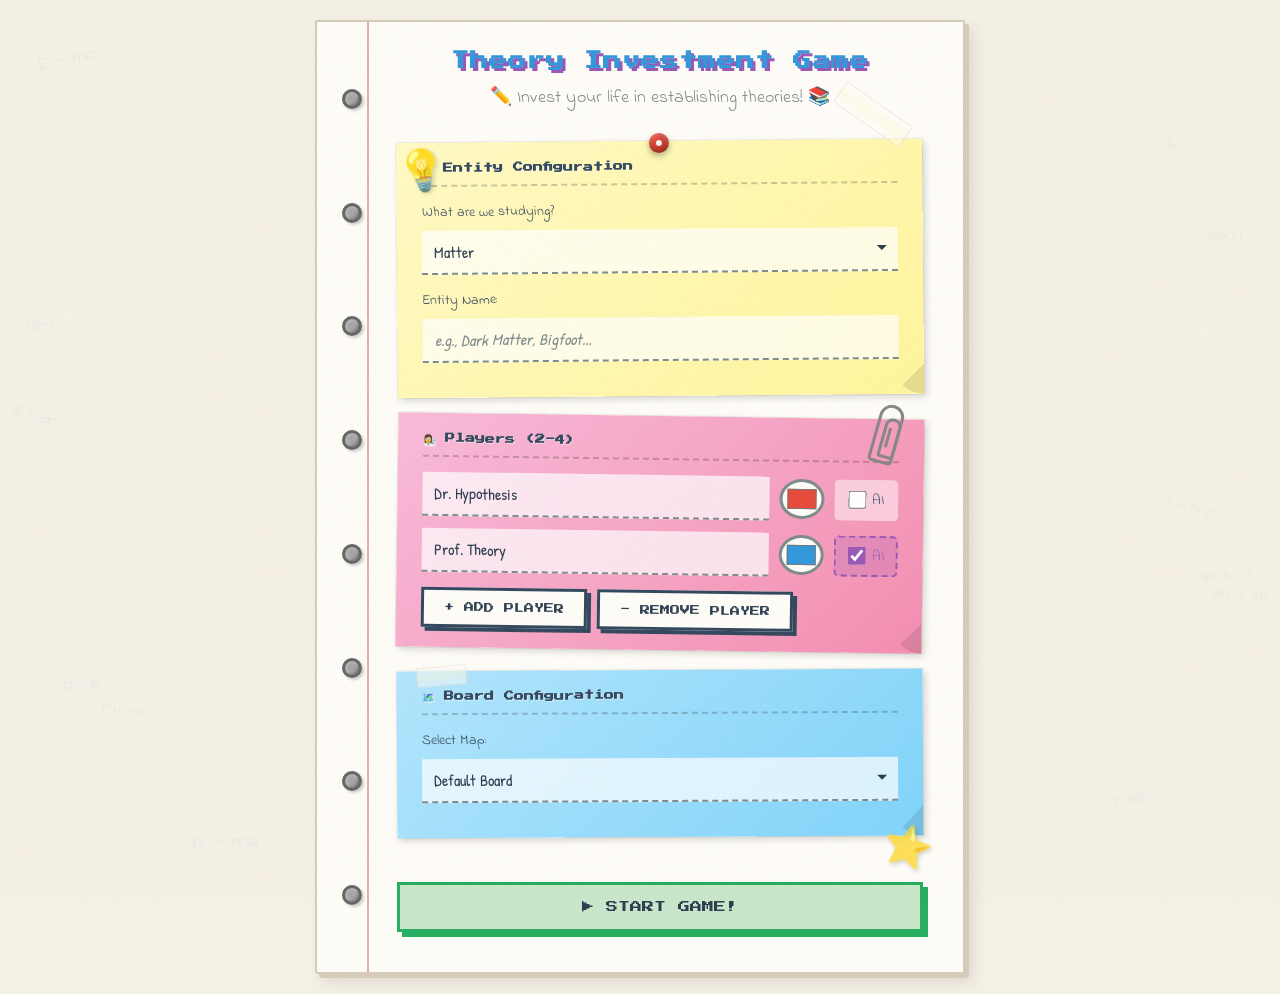
==== commit feabe870: "Combine notebook aesthetic with pixel art style Create a hybrid visual style that merges the hand-dr" ====
--- a/theory-investment-game/index.html
+++ b/theory-investment-game/index.html
@@ -4,10 +4,10 @@
     <meta charset="UTF-8">
     <meta name="viewport" content="width=device-width, initial-scale=1.0">
     <title>Theory Investment Game</title>
-    <!-- Hand-drawn style fonts -->
+    <!-- Hand-drawn style fonts + Pixel art font -->
     <link rel="preconnect" href="https://fonts.googleapis.com">
     <link rel="preconnect" href="https://fonts.gstatic.com" crossorigin>
-    <link href="https://fonts.googleapis.com/css2?family=Architects+Daughter&family=Caveat:wght@400;600;700&family=Indie+Flower&family=Patrick+Hand&family=Permanent+Marker&display=swap" rel="stylesheet">
+    <link href="https://fonts.googleapis.com/css2?family=Architects+Daughter&family=Caveat:wght@400;600;700&family=Indie+Flower&family=Patrick+Hand&family=Permanent+Marker&family=Press+Start+2P&display=swap" rel="stylesheet">
     <link rel="stylesheet" href="styles.css">
 </head>
 <body>
--- a/theory-investment-game/styles.css
+++ b/theory-investment-game/styles.css
@@ -52,7 +52,8 @@
     --line-red: #e57373;
     --dot-gray: #bdc3c7;
 
-    /* Fonts */
+    /* Fonts - Hybrid: Pixel art + Handwriting */
+    --font-pixel: 'Press Start 2P', monospace;
     --font-title: 'Permanent Marker', cursive;
     --font-handwriting: 'Patrick Hand', cursive;
     --font-notes: 'Indie Flower', cursive;
@@ -224,18 +225,21 @@
 }
 
 /* ============================================
-   HAND-DRAWN TITLE
+   HYBRID TITLE - Pixel Art on Notebook
    ============================================ */
 
 .hand-title {
-    font-family: var(--font-title);
-    font-size: 32px;
+    font-family: var(--font-pixel);
+    font-size: 18px;
     text-align: center;
-    color: var(--ink-blue);
-    margin-bottom: 10px;
-    letter-spacing: 2px;
+    color: var(--pencil-blue);
+    margin-bottom: 15px;
+    letter-spacing: 1px;
     position: relative;
-    transform: rotate(-1deg);
+    text-shadow:
+        3px 3px 0 var(--pencil-purple),
+        -1px -1px 0 var(--paper-white);
+    image-rendering: pixelated;
 }
 
 .title-underline {
@@ -246,12 +250,12 @@
 .title-underline::after {
     content: '';
     position: absolute;
-    bottom: -5px;
-    left: -10px;
-    right: -10px;
-    height: 8px;
+    bottom: -8px;
+    left: -15px;
+    right: -15px;
+    height: 10px;
     background: var(--highlight-yellow);
-    transform: rotate(0.5deg) skewX(-5deg);
+    transform: rotate(0.5deg) skewX(-3deg);
     z-index: -1;
 }
 
@@ -317,12 +321,13 @@
 }
 
 .sticky-note h2 {
-    font-family: var(--font-title);
-    font-size: 16px;
+    font-family: var(--font-pixel);
+    font-size: 10px;
     color: var(--ink-dark);
     margin-bottom: 15px;
     border-bottom: 2px dashed rgba(0,0,0,0.2);
     padding-bottom: 10px;
+    text-shadow: 1px 1px 0 rgba(255,255,255,0.5);
 }
 
 /* ============================================
@@ -352,12 +357,13 @@
 }
 
 .side-sticky h3 {
-    font-family: var(--font-title);
-    font-size: 13px;
+    font-family: var(--font-pixel);
+    font-size: 8px;
     color: var(--ink-dark);
     margin-bottom: 12px;
     padding-bottom: 8px;
     border-bottom: 2px dashed rgba(0,0,0,0.15);
+    text-shadow: 1px 1px 0 rgba(255,255,255,0.5);
 }
 
 /* Fold corner effect */
@@ -709,22 +715,23 @@
 }
 
 /* ============================================
-   SKETCH BUTTONS (Main Interactive Buttons)
+   HYBRID BUTTONS - Pixel Art on Notebook Paper
    ============================================ */
 
 .sketch-btn {
-    font-family: var(--font-handwriting);
-    font-size: 16px;
-    padding: 12px 24px;
+    font-family: var(--font-pixel);
+    font-size: 10px;
+    padding: 12px 20px;
     background: var(--paper-white);
     color: var(--ink-black);
     border: 3px solid var(--ink-dark);
-    border-radius: 3px;
+    border-radius: 0;
     cursor: pointer;
     position: relative;
-    transition: all 0.15s ease;
-    box-shadow: 3px 3px 0 var(--ink-dark);
-    transform: rotate(-0.5deg);
+    transition: all 0.1s ease;
+    box-shadow: 4px 4px 0 var(--ink-dark);
+    text-transform: uppercase;
+    image-rendering: pixelated;
 }
 
 .sketch-btn::before {
@@ -735,37 +742,35 @@
     right: -2px;
     bottom: -2px;
     border: 2px solid transparent;
-    border-radius: 5px;
     transition: border-color 0.2s ease;
 }
 
 .sketch-btn:hover {
-    transform: rotate(0deg) translateY(-2px);
-    box-shadow: 4px 5px 0 var(--ink-dark);
+    transform: translate(2px, 2px);
+    box-shadow: 2px 2px 0 var(--ink-dark);
     background: var(--sticky-yellow);
 }
 
 .sketch-btn:active {
-    transform: rotate(0deg) translateY(2px);
-    box-shadow: 1px 1px 0 var(--ink-dark);
+    transform: translate(4px, 4px);
+    box-shadow: none;
 }
 
 .sketch-btn.large {
-    font-family: var(--font-title);
-    font-size: 20px;
-    padding: 18px 40px;
+    font-family: var(--font-pixel);
+    font-size: 12px;
+    padding: 16px 32px;
     width: 100%;
     margin-top: 25px;
     background: var(--sticky-green);
     border-color: var(--pencil-green);
-    box-shadow: 4px 4px 0 var(--pencil-green);
-    transform: rotate(0deg);
+    box-shadow: 5px 5px 0 var(--pencil-green);
 }
 
 .sketch-btn.large:hover {
     background: #a5d6a7;
-    transform: translateY(-3px);
-    box-shadow: 5px 7px 0 var(--pencil-green);
+    transform: translate(2px, 2px);
+    box-shadow: 3px 3px 0 var(--pencil-green);
 }
 
 .sketch-btn:disabled {
@@ -774,21 +779,22 @@
     color: var(--ink-light);
     cursor: not-allowed;
     transform: none;
-    box-shadow: 2px 2px 0 var(--ink-light);
+    box-shadow: 4px 4px 0 var(--ink-light);
+    opacity: 0.7;
 }
 
 .suggest-btn {
-    font-size: 14px;
-    padding: 8px 16px;
+    font-size: 8px;
+    padding: 10px 14px;
     margin-bottom: 12px;
 }
 
 .roll-btn {
-    font-size: 18px;
-    padding: 15px 30px;
+    font-size: 12px;
+    padding: 14px 28px;
     background: var(--sticky-orange);
     border-color: var(--pencil-orange);
-    box-shadow: 3px 3px 0 var(--pencil-orange);
+    box-shadow: 4px 4px 0 var(--pencil-orange);
 }
 
 .roll-btn:hover {
@@ -958,8 +964,8 @@
 }
 
 .player-stat .name {
-    font-family: var(--font-title);
-    font-size: 14px;
+    font-family: var(--font-pixel);
+    font-size: 8px;
     margin-bottom: 6px;
     color: var(--ink-dark);
 }
@@ -1193,21 +1199,22 @@
 }
 
 #modal-title {
-    font-family: var(--font-title);
-    font-size: 20px;
+    font-family: var(--font-pixel);
+    font-size: 12px;
     color: var(--pencil-blue);
     margin-bottom: 20px;
     text-align: center;
     position: relative;
+    text-shadow: 2px 2px 0 var(--pencil-purple);
 }
 
 #modal-title::after {
     content: '';
     position: absolute;
-    bottom: -5px;
-    left: 20%;
-    right: 20%;
-    height: 3px;
+    bottom: -8px;
+    left: 15%;
+    right: 15%;
+    height: 4px;
     background: var(--highlight-yellow);
 }
 
@@ -1468,9 +1475,12 @@
 }
 
 #gameover-screen .hand-title {
-    font-size: 36px;
+    font-size: 24px;
     color: var(--pencil-red);
     margin-bottom: 25px;
+    text-shadow:
+        4px 4px 0 var(--pencil-orange),
+        -1px -1px 0 var(--paper-white);
 }
 
 /* Winner Display */
@@ -1492,9 +1502,10 @@
 }
 
 #winner-display .winner-name {
-    font-family: var(--font-title);
-    font-size: 28px;
+    font-family: var(--font-pixel);
+    font-size: 16px;
     animation: winnerPulse 1s infinite;
+    text-shadow: 2px 2px 0 rgba(0,0,0,0.2);
 }
 
 .winner-fame {
@@ -1538,11 +1549,11 @@
 }
 
 .revelation-title {
-    font-family: var(--font-title);
-    font-size: 18px;
+    font-family: var(--font-pixel);
+    font-size: 11px;
     color: var(--pencil-purple);
     margin-bottom: 20px;
-    text-shadow: 1px 1px 0 var(--paper-white);
+    text-shadow: 2px 2px 0 var(--pencil-pink);
 }
 
 .theory-entity {
@@ -1764,12 +1775,13 @@
 }
 
 .board-tooltip .tooltip-title {
-    font-family: var(--font-title);
-    font-size: 14px;
+    font-family: var(--font-pixel);
+    font-size: 9px;
     color: var(--pencil-blue);
     margin-bottom: 8px;
     padding-bottom: 6px;
     border-bottom: 2px dashed var(--paper-shadow);
+    text-shadow: 1px 1px 0 var(--paper-shadow);
 }
 
 .board-tooltip .tooltip-type {
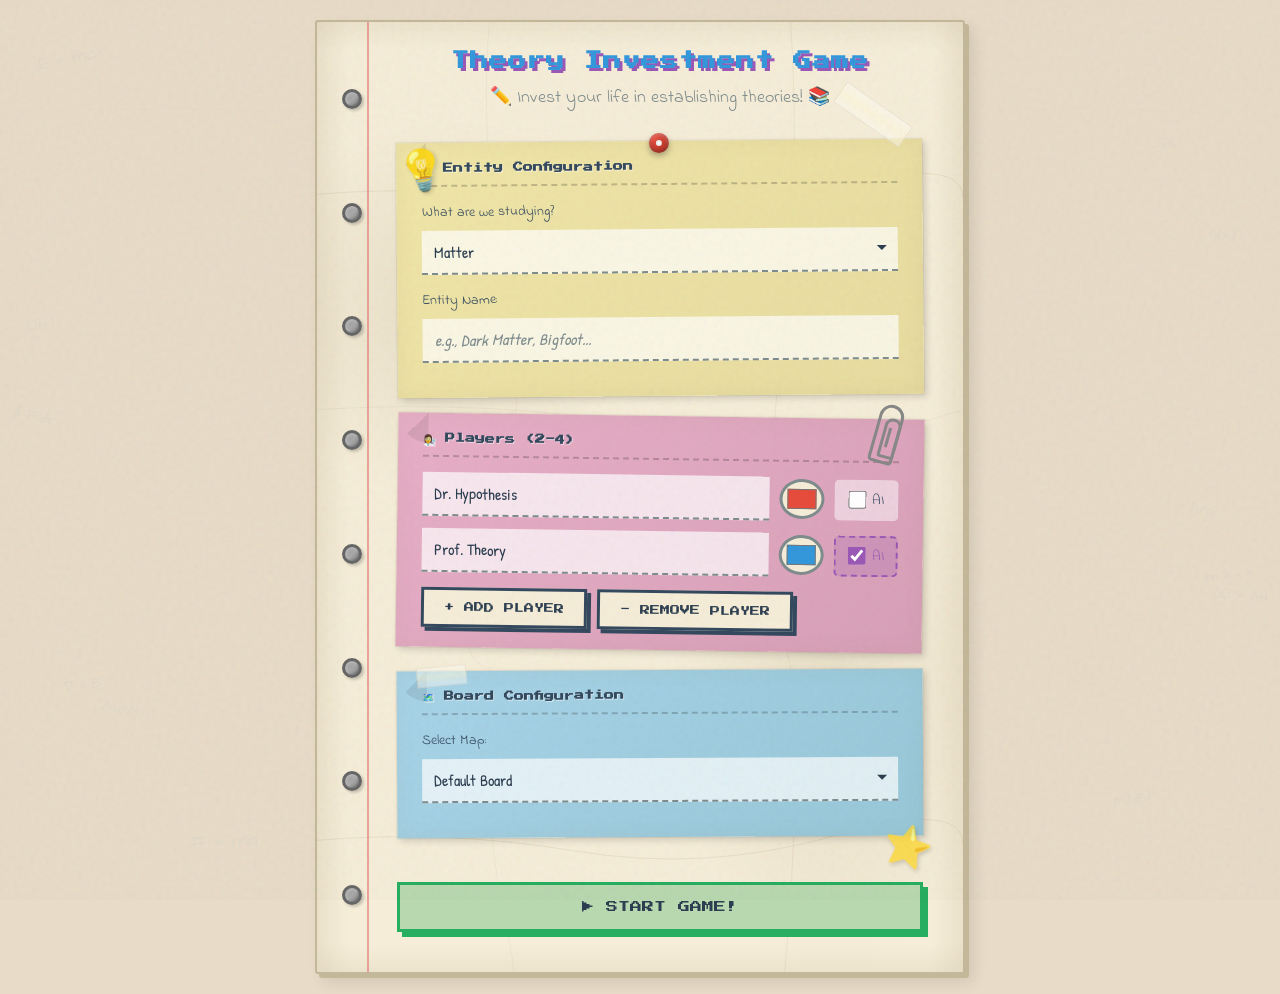
==== commit 8d49cb81: "Add 'Explanation' entity type for researching life's mysteries - Add new option in entity type dropd" ====
--- a/theory-investment-game/index.html
+++ b/theory-investment-game/index.html
@@ -65,6 +65,7 @@
                             <option value="phenomenon">Social Phenomenon</option>
                             <option value="place">Place</option>
                             <option value="mechanism">Mechanism</option>
+                            <option value="explanation">Explanation</option>
                         </select>
                     </div>
                     <div class="input-group">
--- a/theory-investment-game/styles.css
+++ b/theory-investment-game/styles.css
@@ -9,11 +9,13 @@
    ============================================ */
 
 :root {
-    /* Paper Colors */
-    --paper-cream: #f5f0e6;
-    --paper-white: #fefcf7;
-    --paper-aged: #e8e0d0;
-    --paper-shadow: #d4cbb8;
+    /* Paper Colors - Aged & Yellowed */
+    --paper-cream: #e8dcc8;
+    --paper-white: #f5edd8;
+    --paper-aged: #ddd2b8;
+    --paper-shadow: #c4b89a;
+    --paper-stain: rgba(139, 119, 80, 0.12);
+    --paper-wrinkle: rgba(100, 80, 50, 0.08);
 
     /* Ink Colors */
     --ink-black: #2c3e50;
@@ -39,13 +41,13 @@
     --highlight-green: rgba(144, 238, 144, 0.3);
     --highlight-blue: rgba(135, 206, 250, 0.3);
 
-    /* Sticky Note Colors */
-    --sticky-yellow: #fff9c4;
-    --sticky-pink: #f8bbd9;
-    --sticky-blue: #b3e5fc;
-    --sticky-green: #c8e6c9;
-    --sticky-orange: #ffe0b2;
-    --sticky-purple: #e1bee7;
+    /* Sticky Note Colors - Aged & Yellowed */
+    --sticky-yellow: #f0e6a8;
+    --sticky-pink: #e8b0c8;
+    --sticky-blue: #a8d4e8;
+    --sticky-green: #b8d8b0;
+    --sticky-orange: #f0d0a0;
+    --sticky-purple: #d4b0d8;
 
     /* Notebook Lines */
     --line-blue: #a8d4f0;
@@ -92,10 +94,32 @@
     height: 100%;
     pointer-events: none;
     z-index: 9999;
-    opacity: 0.03;
+    opacity: 0.06;
     background-image:
-        url("data:image/svg+xml,%3Csvg viewBox='0 0 200 200' xmlns='http://www.w3.org/2000/svg'%3E%3Cfilter id='noise'%3E%3CfeTurbulence type='fractalNoise' baseFrequency='0.85' numOctaves='4' stitchTiles='stitch'/%3E%3C/filter%3E%3Crect width='100%' height='100%' filter='url(%23noise)'/%3E%3C/svg%3E");
+        /* Wrinkle lines */
+        url("data:image/svg+xml,%3Csvg viewBox='0 0 400 400' xmlns='http://www.w3.org/2000/svg'%3E%3Cpath d='M0,50 Q100,45 200,55 T400,50' stroke='%238B7750' stroke-width='0.5' fill='none' opacity='0.3'/%3E%3Cpath d='M0,150 Q150,145 250,160 T400,155' stroke='%238B7750' stroke-width='0.3' fill='none' opacity='0.25'/%3E%3Cpath d='M0,250 Q80,260 180,245 T400,250' stroke='%238B7750' stroke-width='0.4' fill='none' opacity='0.2'/%3E%3Cpath d='M0,350 Q120,340 220,355 T400,345' stroke='%238B7750' stroke-width='0.3' fill='none' opacity='0.25'/%3E%3Cpath d='M50,0 Q45,100 55,200 T50,400' stroke='%238B7750' stroke-width='0.3' fill='none' opacity='0.2'/%3E%3Cpath d='M150,0 Q160,80 145,180 T155,400' stroke='%238B7750' stroke-width='0.4' fill='none' opacity='0.25'/%3E%3Cpath d='M250,0 Q245,120 260,220 T250,400' stroke='%238B7750' stroke-width='0.3' fill='none' opacity='0.2'/%3E%3Cpath d='M350,0 Q355,90 345,190 T350,400' stroke='%238B7750' stroke-width='0.5' fill='none' opacity='0.3'/%3E%3C/svg%3E"),
+        /* Paper grain noise */
+        url("data:image/svg+xml,%3Csvg viewBox='0 0 200 200' xmlns='http://www.w3.org/2000/svg'%3E%3Cfilter id='noise'%3E%3CfeTurbulence type='fractalNoise' baseFrequency='0.85' numOctaves='4' stitchTiles='stitch'/%3E%3C/filter%3E%3Crect width='100%25' height='100%25' filter='url(%23noise)'/%3E%3C/svg%3E");
     mix-blend-mode: multiply;
+}
+
+/* Wrinkle overlay for aged paper effect */
+.paper-texture::before {
+    content: '';
+    position: absolute;
+    top: 0;
+    left: 0;
+    width: 100%;
+    height: 100%;
+    background:
+        /* Coffee stain spots */
+        radial-gradient(ellipse 80px 60px at 15% 20%, var(--paper-stain) 0%, transparent 70%),
+        radial-gradient(ellipse 60px 80px at 85% 75%, var(--paper-stain) 0%, transparent 70%),
+        radial-gradient(ellipse 40px 50px at 45% 90%, var(--paper-stain) 0%, transparent 70%),
+        /* Edge darkening */
+        linear-gradient(to right, var(--paper-wrinkle) 0%, transparent 3%, transparent 97%, var(--paper-wrinkle) 100%),
+        linear-gradient(to bottom, var(--paper-wrinkle) 0%, transparent 2%, transparent 98%, var(--paper-wrinkle) 100%);
+    pointer-events: none;
 }
 
 /* ============================================
@@ -172,12 +196,23 @@
    ============================================ */
 
 .notebook-page {
-    background: var(--paper-white);
+    background:
+        /* Wrinkle creases */
+        url("data:image/svg+xml,%3Csvg viewBox='0 0 300 300' xmlns='http://www.w3.org/2000/svg'%3E%3Cpath d='M0,80 Q60,75 120,85 T240,78 T300,82' stroke='%238B7750' stroke-width='0.4' fill='none' opacity='0.15'/%3E%3Cpath d='M0,180 Q80,175 160,188 T300,180' stroke='%238B7750' stroke-width='0.3' fill='none' opacity='0.12'/%3E%3Cpath d='M80,0 Q75,60 88,120 T80,240 T82,300' stroke='%238B7750' stroke-width='0.3' fill='none' opacity='0.1'/%3E%3Cpath d='M220,0 Q225,80 215,160 T220,300' stroke='%238B7750' stroke-width='0.4' fill='none' opacity='0.12'/%3E%3C/svg%3E"),
+        /* Aged paper gradient */
+        radial-gradient(ellipse 60% 40% at 20% 30%, var(--paper-stain) 0%, transparent 50%),
+        radial-gradient(ellipse 50% 60% at 80% 70%, var(--paper-stain) 0%, transparent 50%),
+        /* Edge darkening for worn look */
+        linear-gradient(to right, rgba(139,119,80,0.08) 0%, transparent 5%, transparent 95%, rgba(139,119,80,0.08) 100%),
+        linear-gradient(to bottom, rgba(139,119,80,0.06) 0%, transparent 3%, transparent 97%, rgba(139,119,80,0.06) 100%),
+        /* Base paper color */
+        var(--paper-white);
     border: 2px solid var(--paper-shadow);
     border-radius: 3px;
     box-shadow:
         4px 4px 0 var(--paper-shadow),
-        8px 8px 15px rgba(0,0,0,0.1);
+        8px 8px 15px rgba(0,0,0,0.1),
+        inset 0 0 30px rgba(139,119,80,0.05);
     position: relative;
     padding-left: 60px;
 }
@@ -277,22 +312,41 @@
     position: relative;
     box-shadow:
         3px 3px 7px rgba(0,0,0,0.15),
-        0 0 0 1px rgba(0,0,0,0.05);
+        0 0 0 1px rgba(0,0,0,0.05),
+        inset 0 0 20px rgba(139,119,80,0.08);
     transform: rotate(var(--note-rotation, 0deg));
 }
 
+/* Wrinkle overlay for sticky notes */
+.sticky-note::after {
+    content: '';
+    position: absolute;
+    top: 0;
+    left: 0;
+    right: 0;
+    bottom: 0;
+    pointer-events: none;
+    background:
+        /* Crease lines */
+        url("data:image/svg+xml,%3Csvg viewBox='0 0 150 150' xmlns='http://www.w3.org/2000/svg'%3E%3Cpath d='M0,40 Q30,38 60,42 T120,39 T150,41' stroke='%238B7750' stroke-width='0.3' fill='none' opacity='0.15'/%3E%3Cpath d='M0,100 Q40,97 80,103 T150,99' stroke='%238B7750' stroke-width='0.25' fill='none' opacity='0.12'/%3E%3Cpath d='M40,0 Q38,30 43,60 T40,120 T42,150' stroke='%238B7750' stroke-width='0.25' fill='none' opacity='0.1'/%3E%3Cpath d='M110,0 Q112,40 108,80 T110,150' stroke='%238B7750' stroke-width='0.3' fill='none' opacity='0.12'/%3E%3C/svg%3E"),
+        /* Corner wear */
+        radial-gradient(ellipse 30px 30px at 5% 5%, rgba(139,119,80,0.1) 0%, transparent 70%),
+        radial-gradient(ellipse 25px 25px at 95% 95%, rgba(139,119,80,0.08) 0%, transparent 70%);
+    opacity: 0.8;
+}
+
 .sticky-note.yellow {
-    background: linear-gradient(135deg, var(--sticky-yellow) 0%, #fff59d 100%);
+    background: linear-gradient(135deg, var(--sticky-yellow) 0%, #e8dca0 100%);
     --note-rotation: -0.5deg;
 }
 
 .sticky-note.pink {
-    background: linear-gradient(135deg, var(--sticky-pink) 0%, #f48fb1 100%);
+    background: linear-gradient(135deg, var(--sticky-pink) 0%, #d8a0b8 100%);
     --note-rotation: 0.8deg;
 }
 
 .sticky-note.blue {
-    background: linear-gradient(135deg, var(--sticky-blue) 0%, #81d4fa 100%);
+    background: linear-gradient(135deg, var(--sticky-blue) 0%, #98c8d8 100%);
     --note-rotation: -0.3deg;
 }
 
@@ -338,21 +392,38 @@
     padding: 15px;
     position: relative;
     margin-bottom: 15px;
-    box-shadow: 2px 2px 5px rgba(0,0,0,0.12);
+    box-shadow:
+        2px 2px 5px rgba(0,0,0,0.12),
+        inset 0 0 15px rgba(139,119,80,0.06);
+}
+
+/* Wrinkle overlay for side sticky notes */
+.side-sticky::after {
+    content: '';
+    position: absolute;
+    top: 0;
+    left: 0;
+    right: 0;
+    bottom: 0;
+    pointer-events: none;
+    background:
+        url("data:image/svg+xml,%3Csvg viewBox='0 0 100 100' xmlns='http://www.w3.org/2000/svg'%3E%3Cpath d='M0,30 Q25,28 50,32 T100,30' stroke='%238B7750' stroke-width='0.25' fill='none' opacity='0.12'/%3E%3Cpath d='M0,70 Q30,68 60,73 T100,70' stroke='%238B7750' stroke-width='0.2' fill='none' opacity='0.1'/%3E%3C/svg%3E"),
+        radial-gradient(ellipse 20px 20px at 90% 90%, rgba(139,119,80,0.08) 0%, transparent 70%);
+    opacity: 0.7;
 }
 
 .side-sticky.green {
-    background: linear-gradient(180deg, var(--sticky-green) 0%, #a5d6a7 100%);
+    background: linear-gradient(180deg, var(--sticky-green) 0%, #a8c8a0 100%);
     transform: rotate(-0.5deg);
 }
 
 .side-sticky.purple {
-    background: linear-gradient(180deg, var(--sticky-purple) 0%, #ce93d8 100%);
+    background: linear-gradient(180deg, var(--sticky-purple) 0%, #c4a8c8 100%);
     transform: rotate(0.3deg);
 }
 
 .side-sticky.orange {
-    background: linear-gradient(180deg, var(--sticky-orange) 0%, #ffcc80 100%);
+    background: linear-gradient(180deg, var(--sticky-orange) 0%, #e8c8a0 100%);
     transform: rotate(-0.2deg);
 }
 
@@ -1162,7 +1233,14 @@
 }
 
 .modal-content {
-    background: var(--paper-white);
+    background:
+        /* Wrinkle creases */
+        url("data:image/svg+xml,%3Csvg viewBox='0 0 200 200' xmlns='http://www.w3.org/2000/svg'%3E%3Cpath d='M0,60 Q40,55 80,65 T160,58 T200,62' stroke='%238B7750' stroke-width='0.35' fill='none' opacity='0.12'/%3E%3Cpath d='M0,140 Q50,135 100,145 T200,138' stroke='%238B7750' stroke-width='0.3' fill='none' opacity='0.1'/%3E%3Cpath d='M60,0 Q55,40 68,80 T60,160 T62,200' stroke='%238B7750' stroke-width='0.25' fill='none' opacity='0.08'/%3E%3Cpath d='M140,0 Q145,50 138,100 T142,200' stroke='%238B7750' stroke-width='0.3' fill='none' opacity='0.1'/%3E%3C/svg%3E"),
+        /* Aged stains */
+        radial-gradient(ellipse 40% 30% at 15% 25%, var(--paper-stain) 0%, transparent 50%),
+        radial-gradient(ellipse 35% 40% at 85% 75%, var(--paper-stain) 0%, transparent 50%),
+        /* Base color */
+        var(--paper-white);
     border: 3px solid var(--ink-dark);
     padding: 30px;
     max-width: 500px;
@@ -1170,21 +1248,25 @@
     position: relative;
     box-shadow:
         8px 8px 0 rgba(0,0,0,0.2),
-        0 0 40px rgba(0,0,0,0.3);
+        0 0 40px rgba(0,0,0,0.3),
+        inset 0 0 25px rgba(139,119,80,0.06);
     animation: noteUnfold 0.3s ease-out;
     transform: rotate(-1deg);
 }
 
 .torn-note {
-    /* Paper texture lines */
+    /* Paper texture lines with aged look */
     background-image:
+        /* Wrinkle texture */
+        url("data:image/svg+xml,%3Csvg viewBox='0 0 150 150' xmlns='http://www.w3.org/2000/svg'%3E%3Cpath d='M0,50 Q30,47 60,53 T120,49 T150,51' stroke='%238B7750' stroke-width='0.3' fill='none' opacity='0.1'/%3E%3Cpath d='M0,100 Q40,97 80,103 T150,99' stroke='%238B7750' stroke-width='0.25' fill='none' opacity='0.08'/%3E%3C/svg%3E"),
+        /* Notebook lines */
         repeating-linear-gradient(
             transparent,
             transparent 27px,
             var(--line-blue) 27px,
             var(--line-blue) 28px
         );
-    background-position: 0 20px;
+    background-position: 0 0, 0 20px;
 }
 
 @keyframes noteUnfold {
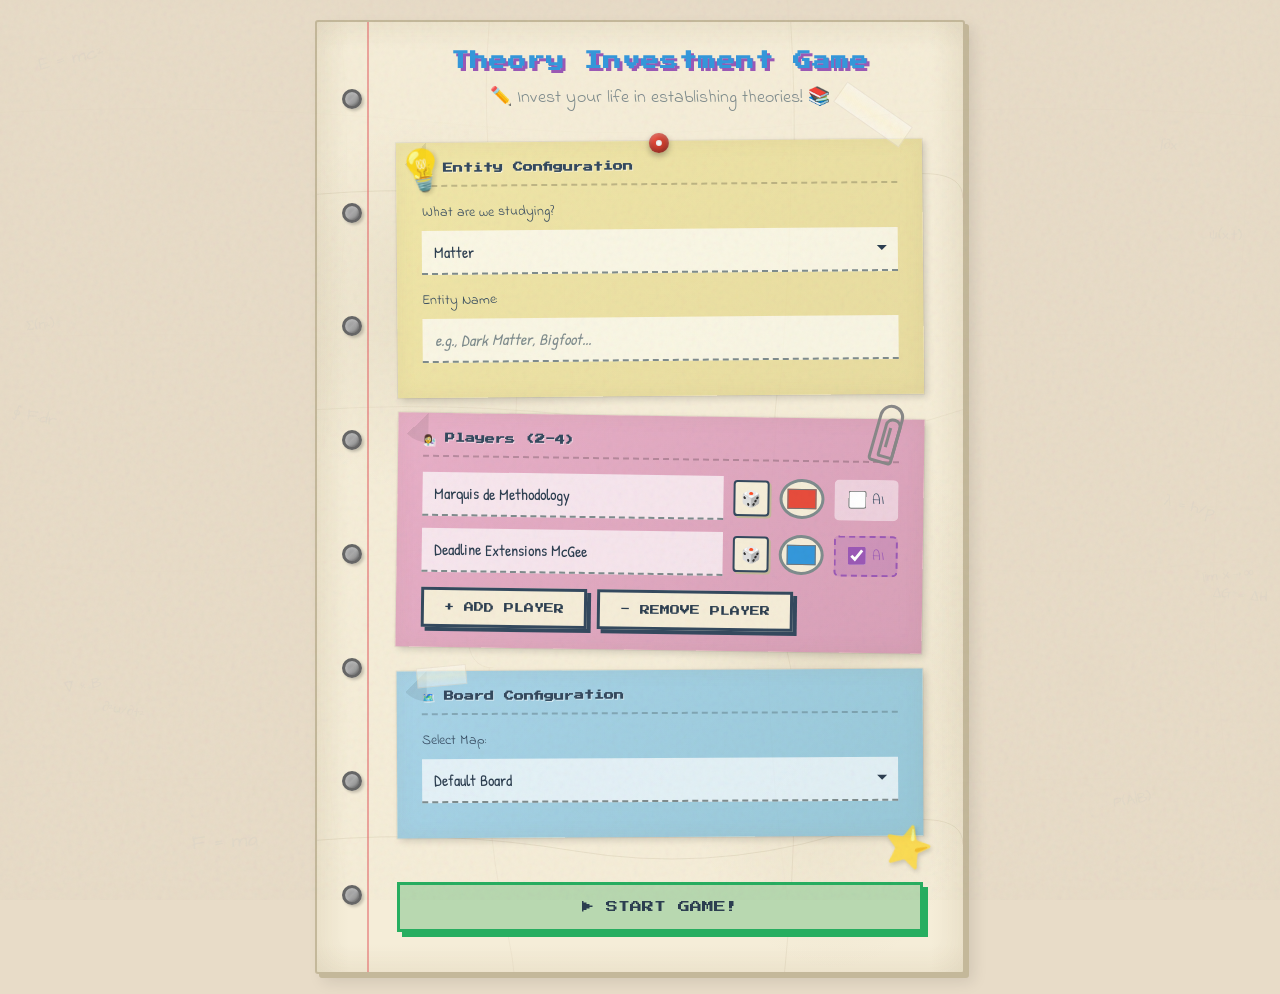
==== commit f8aa0aab: "Refactor game.js into modular structure Split the monolithic game.js (~4000 lines) into organized mo" ====
--- a/theory-investment-game/index.html
+++ b/theory-investment-game/index.html
@@ -138,9 +138,17 @@
             </div>
 
             <div id="main-game-area">
-                <div id="board-container" class="notebook-spread">
-                    <div class="spread-binding"></div>
-                    <canvas id="game-board"></canvas>
+                <div id="board-wrapper">
+                    <div id="board-container" class="notebook-spread">
+                        <div class="spread-binding"></div>
+                        <canvas id="game-board"></canvas>
+                    </div>
+                    <div id="zoom-controls">
+                        <button id="zoom-in-btn" class="zoom-btn" title="Zoom In">+</button>
+                        <span id="zoom-level">100%</span>
+                        <button id="zoom-out-btn" class="zoom-btn" title="Zoom Out">−</button>
+                        <button id="zoom-reset-btn" class="zoom-btn" title="Reset Zoom">⟲</button>
+                    </div>
                 </div>
 
                 <div id="side-panel">
@@ -225,6 +233,14 @@
         <div id="board-tooltip" class="board-tooltip sketch-tooltip"></div>
     </div>
 
+    <!-- Game modules (loaded in dependency order) -->
+    <script src="js/constants.js"></script>
+    <script src="js/utils.js"></script>
+    <script src="js/sound.js"></script>
+    <script src="js/game-logic.js"></script>
+    <script src="js/rendering.js"></script>
+    <script src="js/ai.js"></script>
+    <script src="js/ui.js"></script>
     <script src="game.js"></script>
 </body>
 </html>
--- a/theory-investment-game/styles.css
+++ b/theory-investment-game/styles.css
@@ -735,6 +735,33 @@
     flex: 1;
 }
 
+.randomize-name-btn {
+    width: 36px;
+    height: 36px;
+    border: 2px solid var(--ink-dark);
+    border-radius: 4px;
+    background: var(--paper-white);
+    cursor: pointer;
+    font-size: 16px;
+    display: flex;
+    align-items: center;
+    justify-content: center;
+    transition: all 0.15s ease;
+    box-shadow: 2px 2px 0 var(--paper-shadow);
+    flex-shrink: 0;
+}
+
+.randomize-name-btn:hover {
+    background: var(--sticky-yellow);
+    transform: translate(-1px, -1px);
+    box-shadow: 3px 3px 0 var(--paper-shadow);
+}
+
+.randomize-name-btn:active {
+    transform: translate(1px, 1px);
+    box-shadow: 1px 1px 0 var(--paper-shadow);
+}
+
 .player-input input[type="color"] {
     width: 45px;
     height: 40px;
@@ -966,6 +993,15 @@
    BOARD CONTAINER - NOTEBOOK SPREAD
    ============================================ */
 
+/* Board wrapper - contains scrollable board and fixed zoom controls */
+#board-wrapper {
+    flex: 1;
+    position: relative;
+    display: flex;
+    min-width: 0;
+    min-height: 0;
+}
+
 #board-container {
     flex: 1;
     background: var(--paper-white);
@@ -974,11 +1010,16 @@
     display: flex;
     align-items: center;
     justify-content: center;
-    overflow: hidden;
+    overflow: auto;
     position: relative;
     box-shadow:
         inset 0 0 30px rgba(0,0,0,0.03),
         3px 3px 10px rgba(0,0,0,0.1);
+}
+
+#board-container.zoomed {
+    align-items: flex-start;
+    justify-content: flex-start;
 }
 
 /* Center binding shadow effect */
@@ -1002,6 +1043,72 @@
 #game-board {
     width: 100%;
     height: 100%;
+    cursor: grab;
+}
+
+#game-board:active {
+    cursor: grabbing;
+}
+
+#game-board.zoomed {
+    width: auto;
+    height: auto;
+}
+
+/* Zoom Controls */
+#zoom-controls {
+    position: absolute;
+    bottom: 15px;
+    right: 15px;
+    display: flex;
+    align-items: center;
+    gap: 8px;
+    background: rgba(245, 237, 216, 0.95);
+    padding: 8px 12px;
+    border-radius: 8px;
+    border: 2px solid var(--paper-shadow);
+    box-shadow: 2px 2px 8px rgba(0,0,0,0.15);
+    z-index: 10;
+    font-family: var(--font-pixel);
+}
+
+.zoom-btn {
+    width: 28px;
+    height: 28px;
+    border: 2px solid var(--ink-dark);
+    border-radius: 4px;
+    background: var(--paper-white);
+    color: var(--ink-dark);
+    font-size: 16px;
+    font-weight: bold;
+    cursor: pointer;
+    display: flex;
+    align-items: center;
+    justify-content: center;
+    transition: all 0.15s ease;
+    box-shadow: 2px 2px 0 var(--paper-shadow);
+}
+
+.zoom-btn:hover {
+    background: var(--sticky-yellow);
+    transform: translate(-1px, -1px);
+    box-shadow: 3px 3px 0 var(--paper-shadow);
+}
+
+.zoom-btn:active {
+    transform: translate(1px, 1px);
+    box-shadow: 1px 1px 0 var(--paper-shadow);
+}
+
+#zoom-level {
+    font-size: 8px;
+    color: var(--ink-dark);
+    min-width: 40px;
+    text-align: center;
+}
+
+#zoom-reset-btn {
+    font-size: 14px;
 }
 
 /* ============================================
